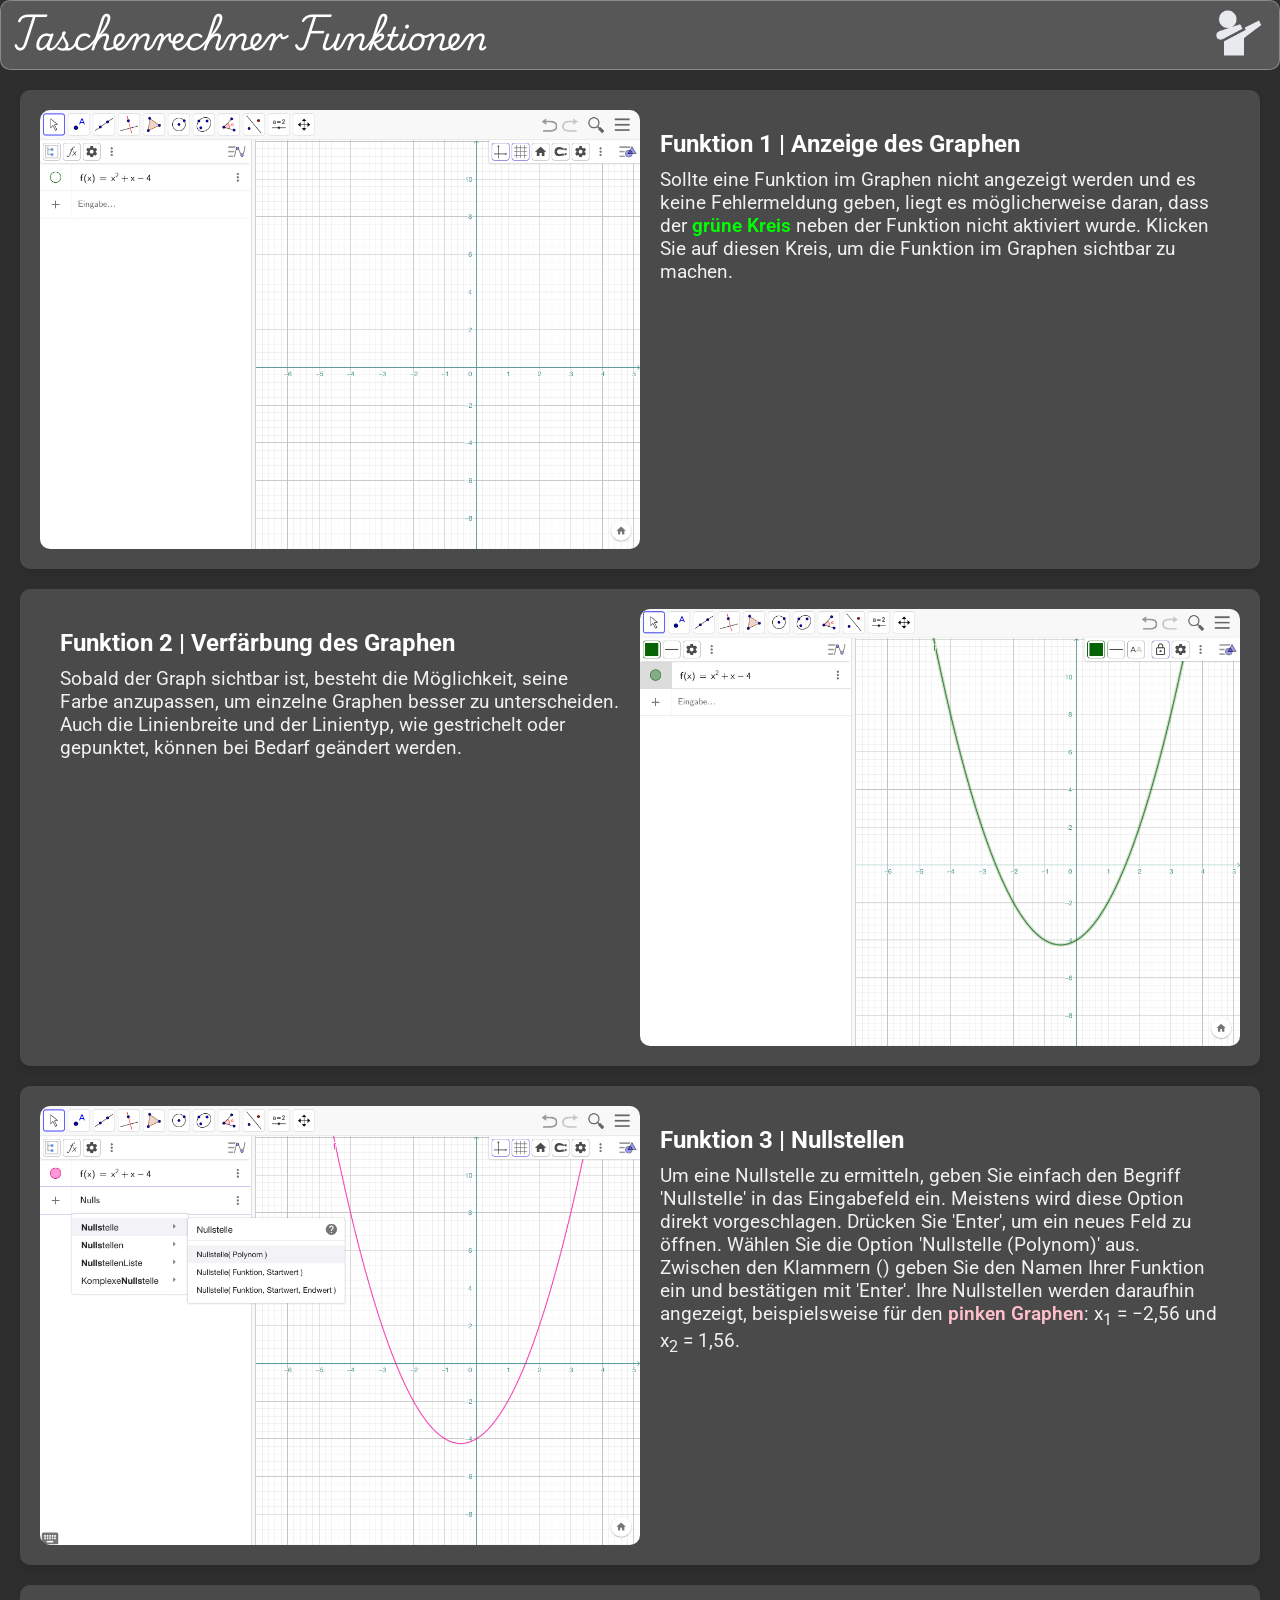
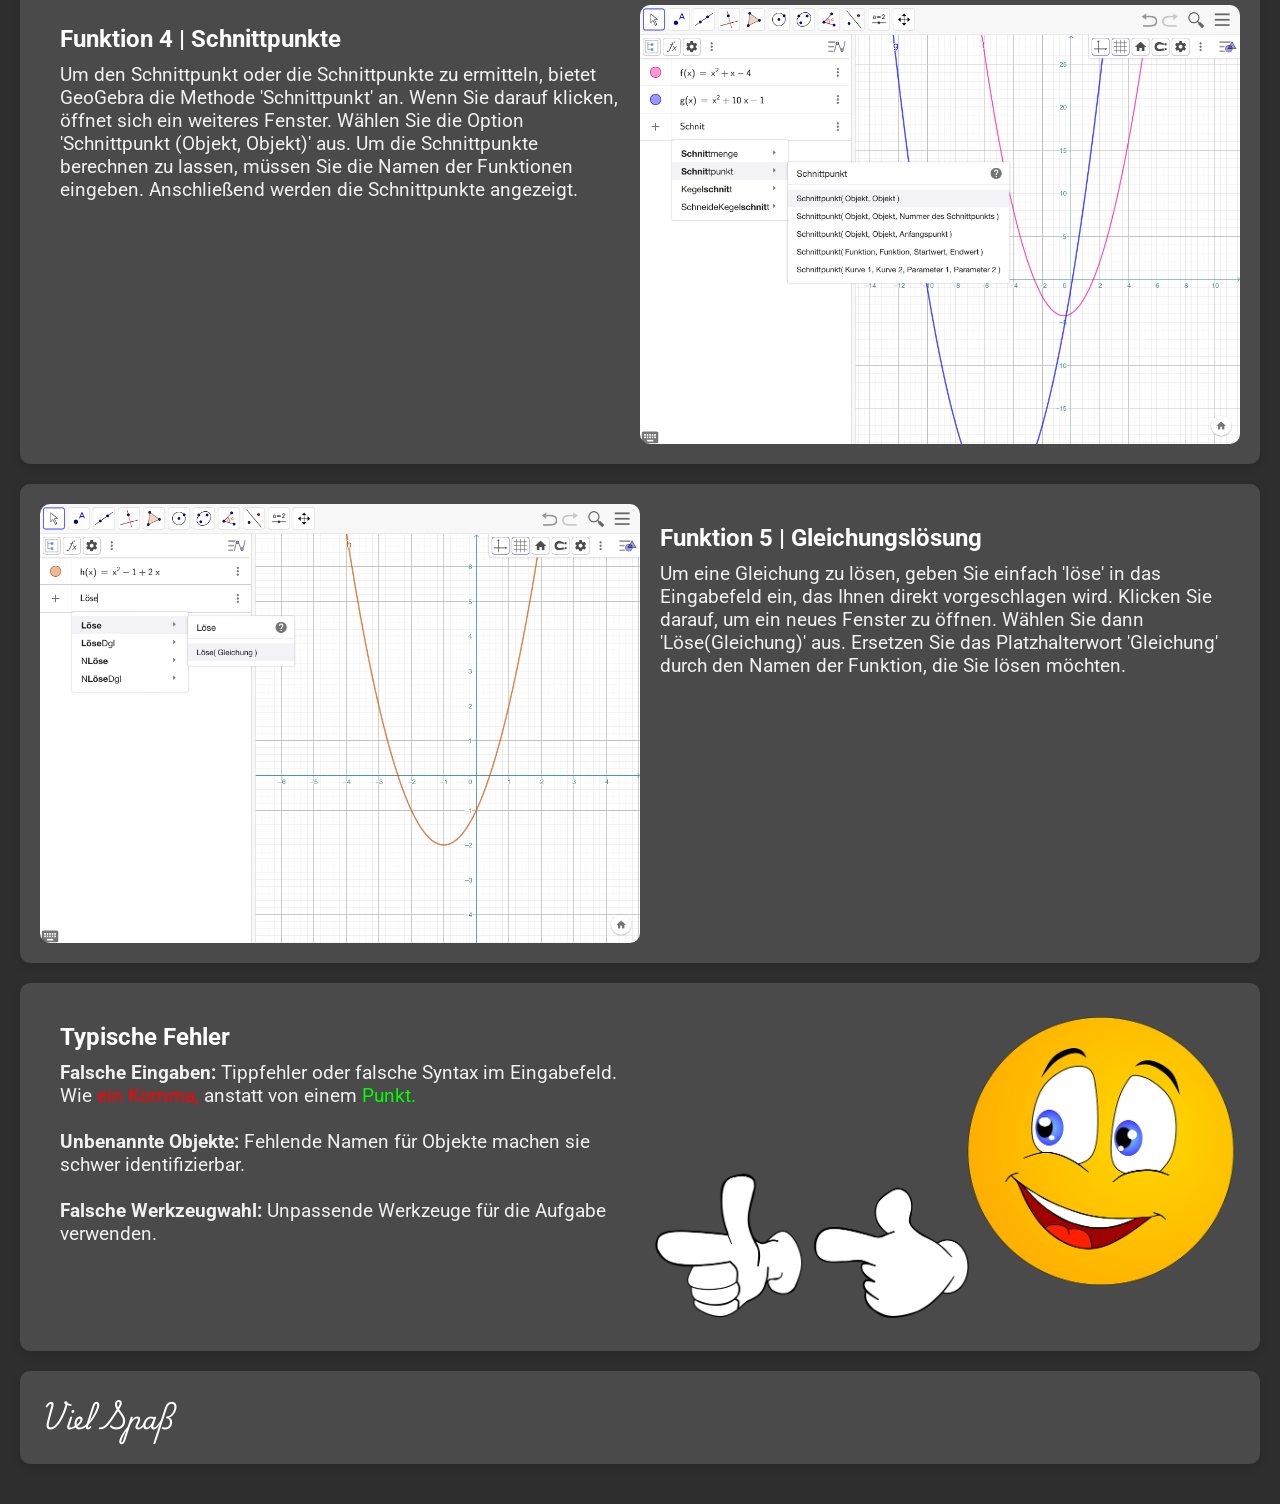
==== Webseite/index.html @ f20a3a80 "Add files via upload" ====
<!DOCTYPE html>
<html lang="en">

<head>
    <meta charset="UTF-8">
    <meta name="viewport" content="width=device-width, initial-scale=1.0">
    <title>Mathe</title>

    <!-- Style link -->
    <link rel="stylesheet" href="style.css">

    <!-- Favicon -->
    <link rel="icon" href="img/icon.png" type="image/x-icon">

    <!-- Script link -->
    <script src="script.js" defer></script>
</head>

<body>

    <header>
        <h1>Taschenrechner Funktionen</h1>
        <div>
            <img src="img/taunt.png" alt="taunt" loading="lazy">
        </div>
    </header>

    <main>
        <section class="content">

            <div class="image-text-wrapper">
                <img src="img/geoAnzeigeNicht.jpeg" alt="Beschreibung des Bildes" onclick="openOverlay(this)" loading="lazy">
                <div class="text">
                    <h2>Funktion 1 | Anzeige des Graphen</h2>
                    <p>
                        Sollte eine Funktion im Graphen nicht angezeigt werden und es keine Fehlermeldung geben, liegt es
                        möglicherweise daran, dass der <span style="color: #00ff00; font-weight: 600;"> grüne Kreis</span>
                        neben der Funktion nicht aktiviert wurde. Klicken Sie auf diesen Kreis, um die Funktion im Graphen
                        sichtbar zu machen.
                    </p>
                </div>
            </div>

            <div class="image-text-wrapper reverse">
                <div class="text">
                    <h2>Funktion 2 | Verfärbung des Graphen</h2>
                    <p>
                        Sobald der Graph sichtbar ist, besteht die Möglichkeit, seine Farbe anzupassen, um einzelne Graphen
                        besser zu unterscheiden. Auch die Linienbreite und der Linientyp, wie gestrichelt oder gepunktet, können
                        bei Bedarf geändert werden.
                    </p>
                </div>
                <img src="img/geoAnzeigeDa.jpeg" alt="Beschreibung des Bildes" onclick="openOverlay(this)" loading="lazy">
            </div>

            <div class="image-text-wrapper">
                <img src="img/geoNullstelle.jpeg" alt="Beschreibung des Bildes" onclick="openOverlay(this)" loading="lazy">
                <div class="text">
                    <h2>Funktion 3 | Nullstellen</h2>
                    <p>
                        Um eine Nullstelle zu ermitteln, geben Sie einfach den Begriff 'Nullstelle' in das Eingabefeld ein.
                        Meistens wird diese Option direkt vorgeschlagen. Drücken Sie 'Enter', um ein neues Feld zu öffnen. Wählen
                        Sie die Option 'Nullstelle (Polynom)' aus. Zwischen den Klammern () geben Sie den Namen Ihrer Funktion ein
                        und bestätigen mit 'Enter'. Ihre Nullstellen werden daraufhin angezeigt, beispielsweise für den
                        <span style="color: pink; font-weight: 600;">pinken Graphen</span>: x<sub>1</sub> = −2,56 und x<sub>2</sub> = 1,56.
                    </p>
                </div>
            </div>

            <div class="image-text-wrapper reverse">
                <div class="text">
                    <h2>Funktion 4 | Schnittpunkte</h2>
                    <p>
                        Um den Schnittpunkt oder die Schnittpunkte zu ermitteln, bietet GeoGebra die Methode 'Schnittpunkt' an.
                        Wenn Sie darauf klicken, öffnet sich ein weiteres Fenster. Wählen Sie die Option 'Schnittpunkt (Objekt, Objekt)'
                        aus. Um die Schnittpunkte berechnen zu lassen, müssen Sie die Namen der Funktionen eingeben. Anschließend werden
                        die Schnittpunkte angezeigt.
                    </p>
                </div>
                <img src="img/geoSchnittpunkt.jpeg" alt="Beschreibung des Bildes" onclick="openOverlay(this)" loading="lazy">
            </div>

            <div class="image-text-wrapper">
                <img src="img/geoLösung.jpeg" alt="Beschreibung des Bildes" onclick="openOverlay(this)" loading="lazy">
                <div class="text">
                    <h2>Funktion 5 | Gleichungslösung</h2>
                    <p>
                        Um eine Gleichung zu lösen, geben Sie einfach 'löse' in das Eingabefeld ein, das Ihnen direkt vorgeschlagen wird.
                        Klicken Sie darauf, um ein neues Fenster zu öffnen. Wählen Sie dann 'Löse(Gleichung)' aus. Ersetzen Sie das
                        Platzhalterwort 'Gleichung' durch den Namen der Funktion, die Sie lösen möchten.
                    </p>
                </div>
            </div>

            <div class="image-text-wrapper reverse">
                <div class="text">
                    <h2>Typische Fehler</h2>
                    <p>
                        <strong>Falsche Eingaben:</strong> Tippfehler oder falsche Syntax im Eingabefeld. Wie <span style="color: red;">ein Komma,</span> anstatt von einem
                        <span style="color: #00ff00;">Punkt.</span>
                        <br><br>
                        <strong>Unbenannte Objekte:</strong> Fehlende Namen für Objekte machen sie schwer identifizierbar.
                        <br><br>
                        <strong>Falsche Werkzeugwahl:</strong> Unpassende Werkzeuge für die Aufgabe verwenden.
                    </p>
                </div>
                <img src="img/smiley.png" alt="Beschreibung des Bildes" loading="lazy">
            </div>

            <div class="image-text-wrapper">
                <h1>Viel Spaß</h1>
            </div>

        </section>
    </main>

    <!-- Overlay -->
    <div id="overlay" class="overlay">
        <span class="closebtn" onclick="closeOverlay()">&times;</span>
        <img id="overlay-image" class="overlay-image" src="" alt="Vollbild">
    </div>

</body>

</html>
---- Webseite/style.css ----
/* Google Fonts Schriftarten (Roboto und Playwrite CU) */
@import url("https://fonts.googleapis.com/css2?family=Roboto:ital,wght@0,100;0,300;0,400;0,500;0,700;0,900;1,100;1,300;1,400;1,500;1,700;1,900&display=swap");
@import url("https://fonts.googleapis.com/css2?family=Montserrat:ital,wght@0,100..900;1,100..900&family=Playwrite+CU:wght@100..400&display=swap");

* {
  margin: 0;
  padding: 0;
  box-sizing: border-box;
  font-family: "Roboto", sans-serif;
}

:root {
  /* Grundfarben */
  --background-color: #2e2e2e; /* Dunkleres Grau für den Hintergrund des Bodys */
  --text-color: #f0f0f0; /* Helles Grau für den Haupttext */
  --heading-color: #ffffff; /* Weiß für die Überschriften */

  /* Akzentfarben */
  --primary-color: #1c7ed6; /* Dunkleres Blau für Links und Buttons */
  --secondary-color: #238636; /* Dunkleres Grün für positive Aktionen */
  --warning-color: #d97706; /* Etwas dunkleres Orange für Hinweise oder Warnungen */

  /* Hintergrundfarben für Abschnitte */
  --section-bg-color-light: #4a4a4a; /* Mittleres Grau für abwechselnde Abschnitte */
  --section-bg-color-dark: #383838; /* Dunkleres Grau für abwechselnde Abschnitte */

  /* Glass-Effekte */
  --glass-bg: rgba(255, 255, 255, 0.2); /* Glasartiger Hintergrund */
  --glass-border: rgba(255, 255, 255, 0.3); /* Glasartiger Rand */
}

body {
  background-color: var(--background-color);
  color: var(--text-color);
  font-family: "Roboto", sans-serif;
}

h1, h2, h3 {
  color: var(--heading-color);
}

a {
  color: var(--primary-color);
  text-decoration: none;
}

a:hover {
  text-decoration: underline;
}

button {
  background-color: var(--primary-color);
  color: white;
  padding: 10px 20px;
  border: none;
  border-radius: 5px;
  cursor: pointer;
}

button:hover {
  background-color: var(--secondary-color);
}

.warning {
  color: white;
  background-color: var(--warning-color);
  padding: 10px;
  border-radius: 5px;
}

.section-light {
  background-color: var(--section-bg-color-light);
}

.section-dark {
  background-color: var(--section-bg-color-dark);
}

header {
  background: var(--glass-bg); /* Glasartiger Hintergrund */
  border: 1px solid var(--glass-border); /* Glasartiger Rand */
  border-radius: 10px; /* Abgerundete Ecken für einen sanften Look */
  backdrop-filter: blur(10px); /* Unscharfer Hintergrund für den Glass-Effekt */
  padding: 10px; /* Innenabstand für bessere Lesbarkeit */
  position: sticky; /* Sticky Header, bleibt immer am Bildschirmanker */
  top: 0; /* Positionierung am oberen Rand des Bildschirms */
  z-index: 10; /* Höherer Z-Index, damit der Header über andere Elemente sichtbar ist */
  display: flex;
  justify-content: space-between;
  align-items: center;
  width: 100%;
  height: 70px;
}

header img {
  width: 60px;
  height: 60px;
}

p {
  font-size: 1.2rem; /* Größe des Untertitels */
  color: var(--text-color);
  margin-top: 10px;
}

main {
  padding: 20px;
}

.content {
  display: flex;
  flex-direction: column;
}

/* Overlay-Stil */
.overlay {
  position: fixed;
  top: 0;
  left: 0;
  width: 100%;
  height: 100%;
  background: rgba(0, 0, 0, 0.8); /* Dunkler Hintergrund für das Overlay */
  display: none; /* Standardmäßig ausgeblendet */
  justify-content: center;
  align-items: center;
  transition: opacity 0.5s ease;
  z-index: 1000; /* Sicherstellen, dass das Overlay über anderen Inhalten liegt */
}

.overlay-image {
  max-width: 90%;
  max-height: 90%;
  border-radius: 10px;
  animation: fadeIn 0.5s; /* Fade-In-Animation für das Bild */
}

.closebtn {
  position: absolute;
  top: 20px;
  right: 20px;
  font-size: 2rem;
  color: #fff;
  cursor: pointer;
  transition: color 0.3s;
}

.closebtn:hover {
  color: #f00; /* Farbe ändern, wenn Hover */
}

/* Standard Layout: Bilder und Texte nebeneinander */
.image-text-wrapper {
  display: flex;
  flex-direction: row; /* Standard: Bilder und Texte nebeneinander */
  align-items: flex-start;
  margin-bottom: 20px;
  padding: 20px;
  background: var(--section-bg-color-light); /* Hintergrundfarbe für den Abschnitt */
  border-radius: 10px;
  box-shadow: 0 4px 8px rgba(0, 0, 0, 0.1);
  overflow: hidden;
  flex-wrap: wrap; /* Verhindert das Erstellen von sehr kleinen Boxen */
}

.image-text-wrapper img {
  max-width: 50%;
  height: auto;
  border-radius: 10px;
  flex: 1 1 50%; /* Bild nimmt 50% des Containers ein */
}

.image-text-wrapper .text {
  padding: 20px;
  flex: 1 1 50%;
  box-sizing: border-box;
  overflow: hidden;
  word-wrap: break-word;
  min-width: 300px; /* Stellt sicher, dass der Textbereich nicht zu klein wird */
}

.image-text-wrapper.reverse {
  flex-direction: row-reverse;
}

.image-text-wrapper.reverse img {
  order: 1;
}

.image-text-wrapper.reverse .text {
  order: 2;
}

h1 {
  font-family: "Playwrite CU", cursive;
}

/* Responsive Design für kleinere Bildschirme */
@media (max-width: 558px) {
  h1 {
    font-size: 20px;
  }
  .image-text-wrapper {
    flex-direction: column; /* Bei kleinerer Breite: Bilder und Texte untereinander */
    text-align: center;
  }

  .image-text-wrapper img {
    max-width: 100%; /* Bild auf volle Breite */
  }

  .image-text-wrapper .text {
    max-width: 100%;
    min-width: 100%; /* Text auf volle Breite */
    text-align: left;
  }
}
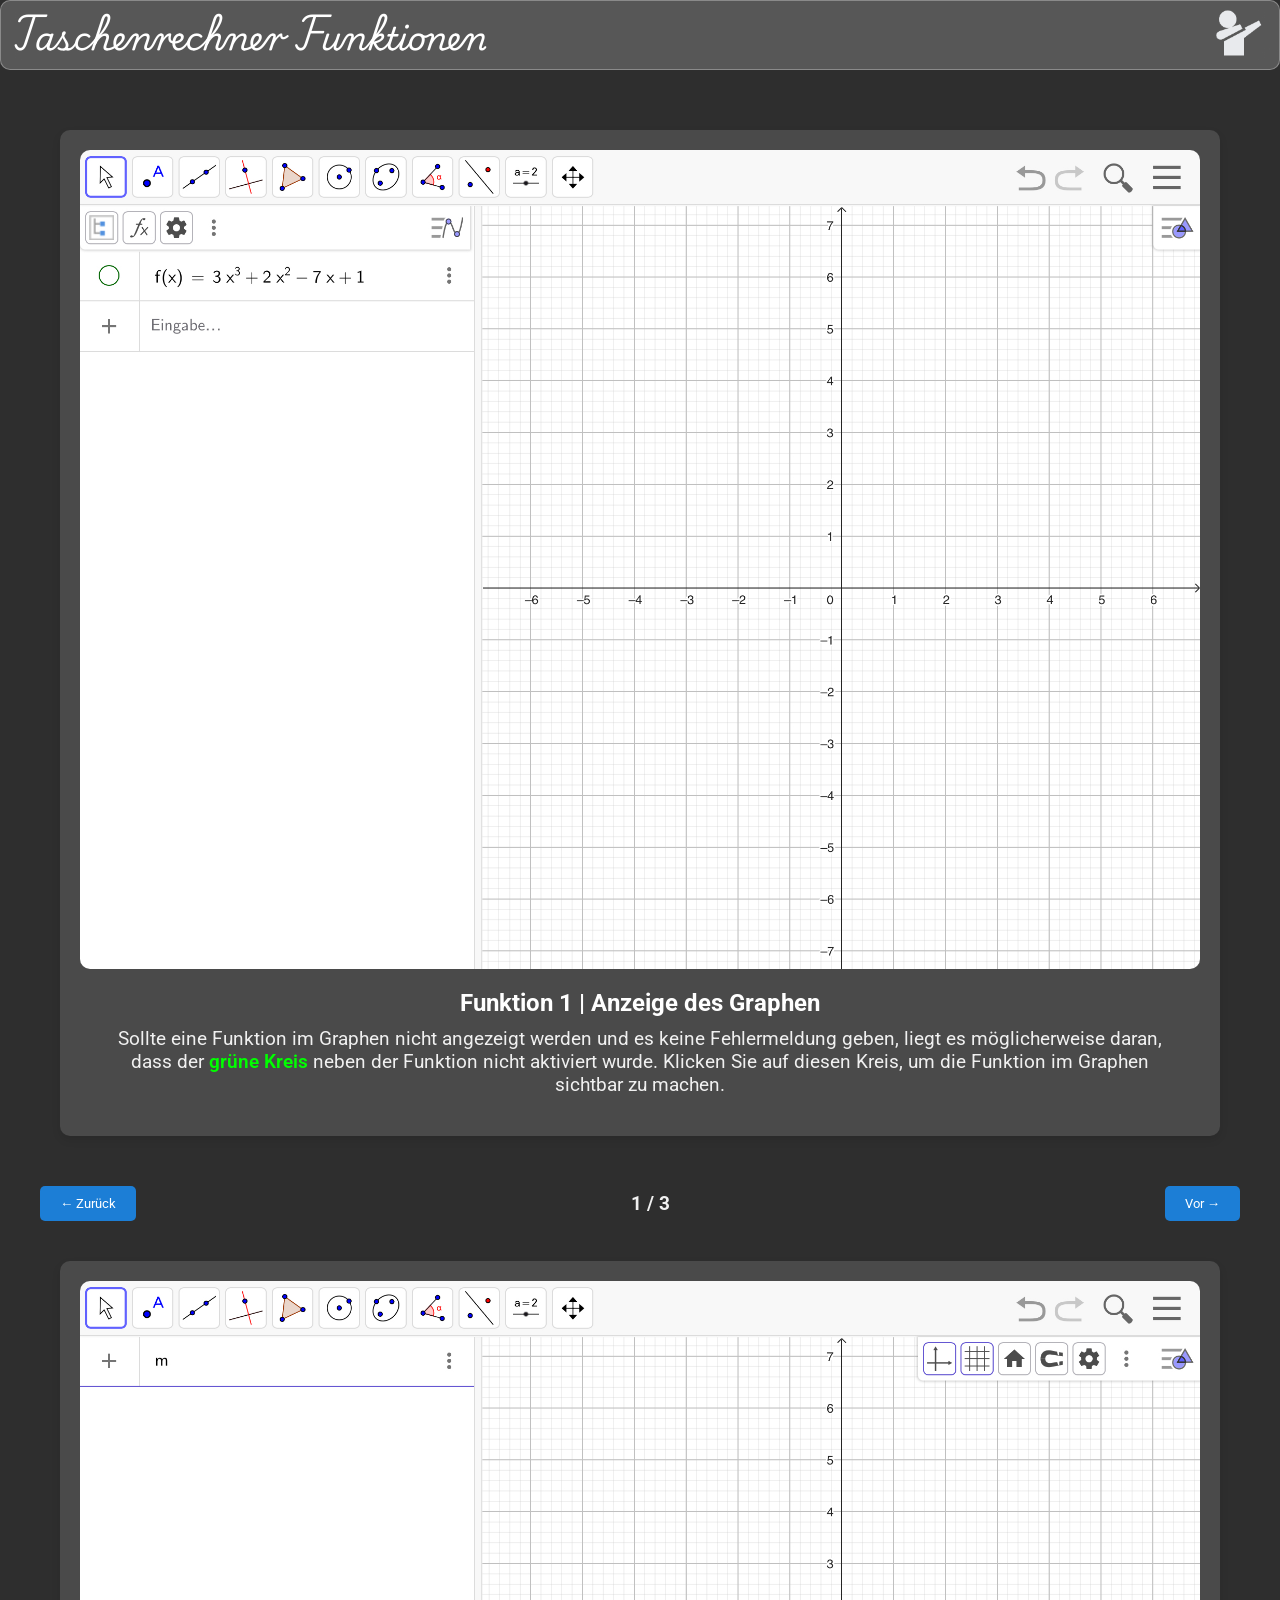
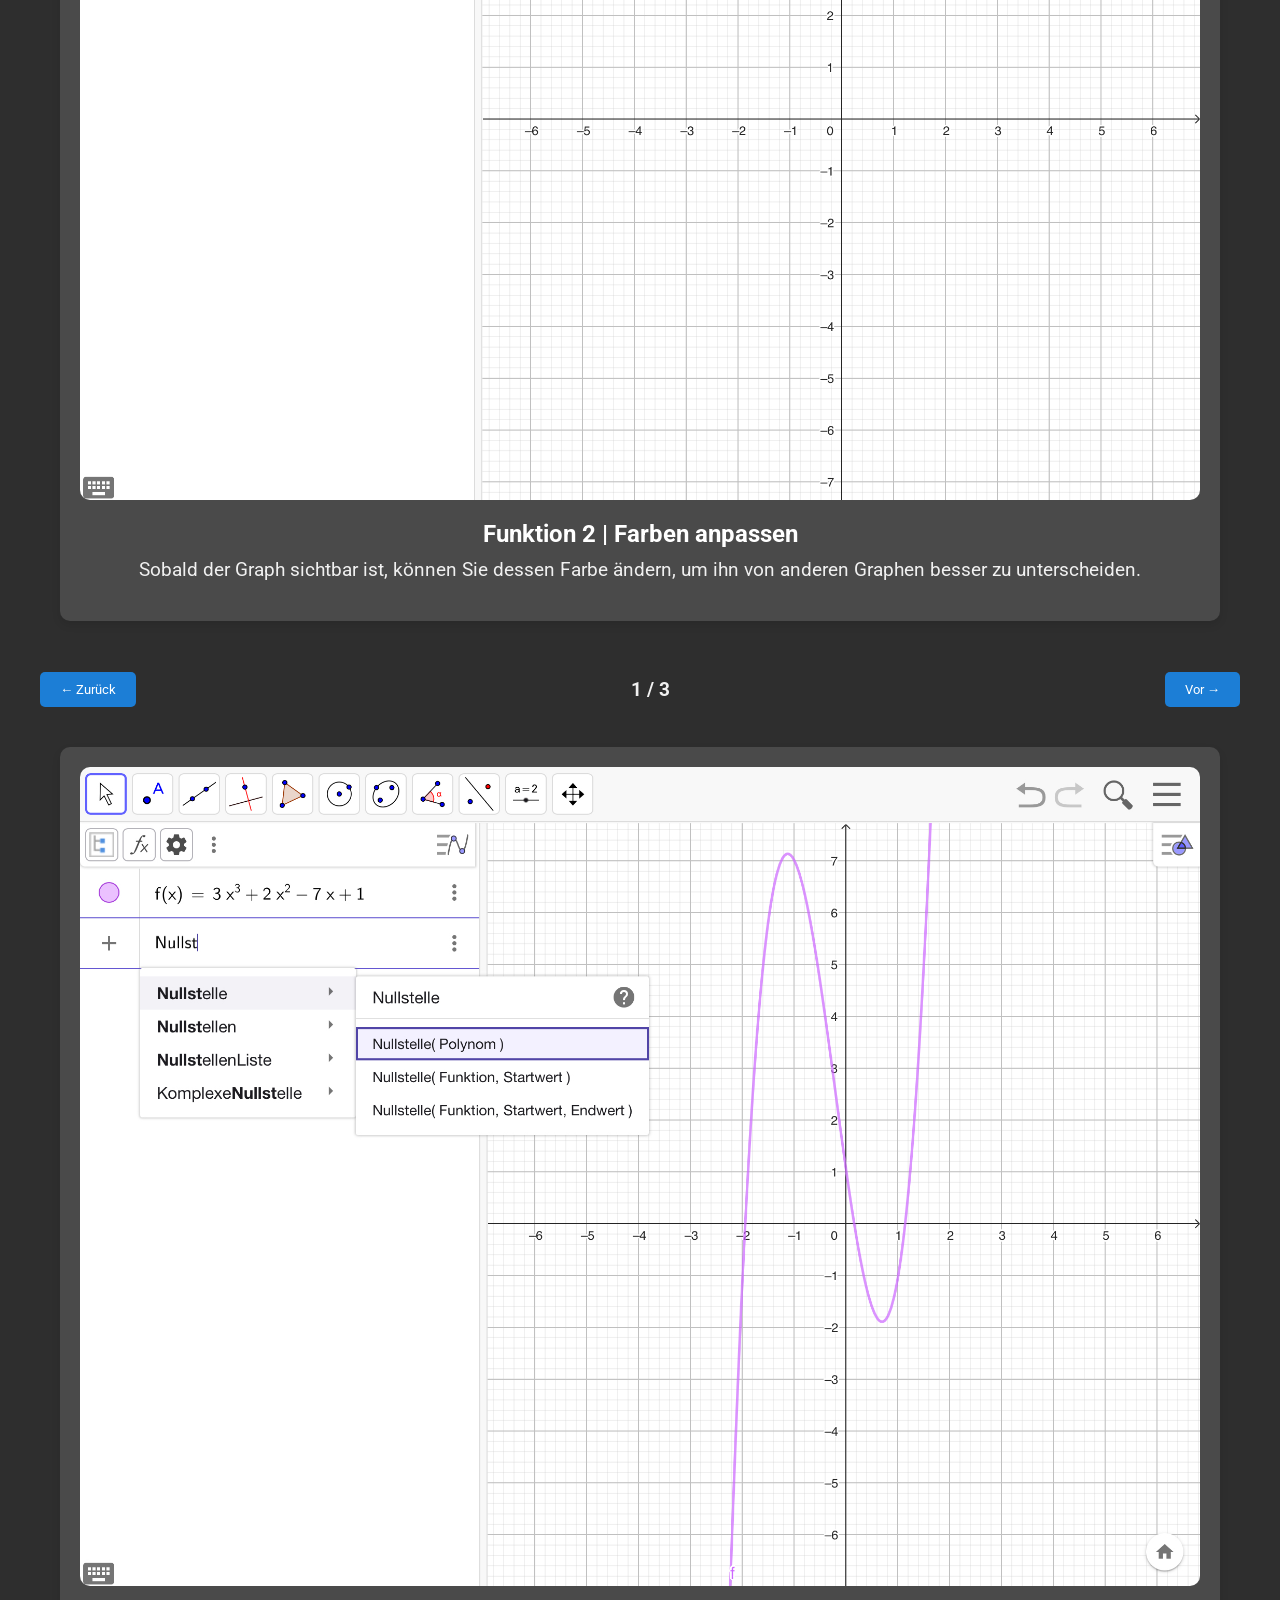
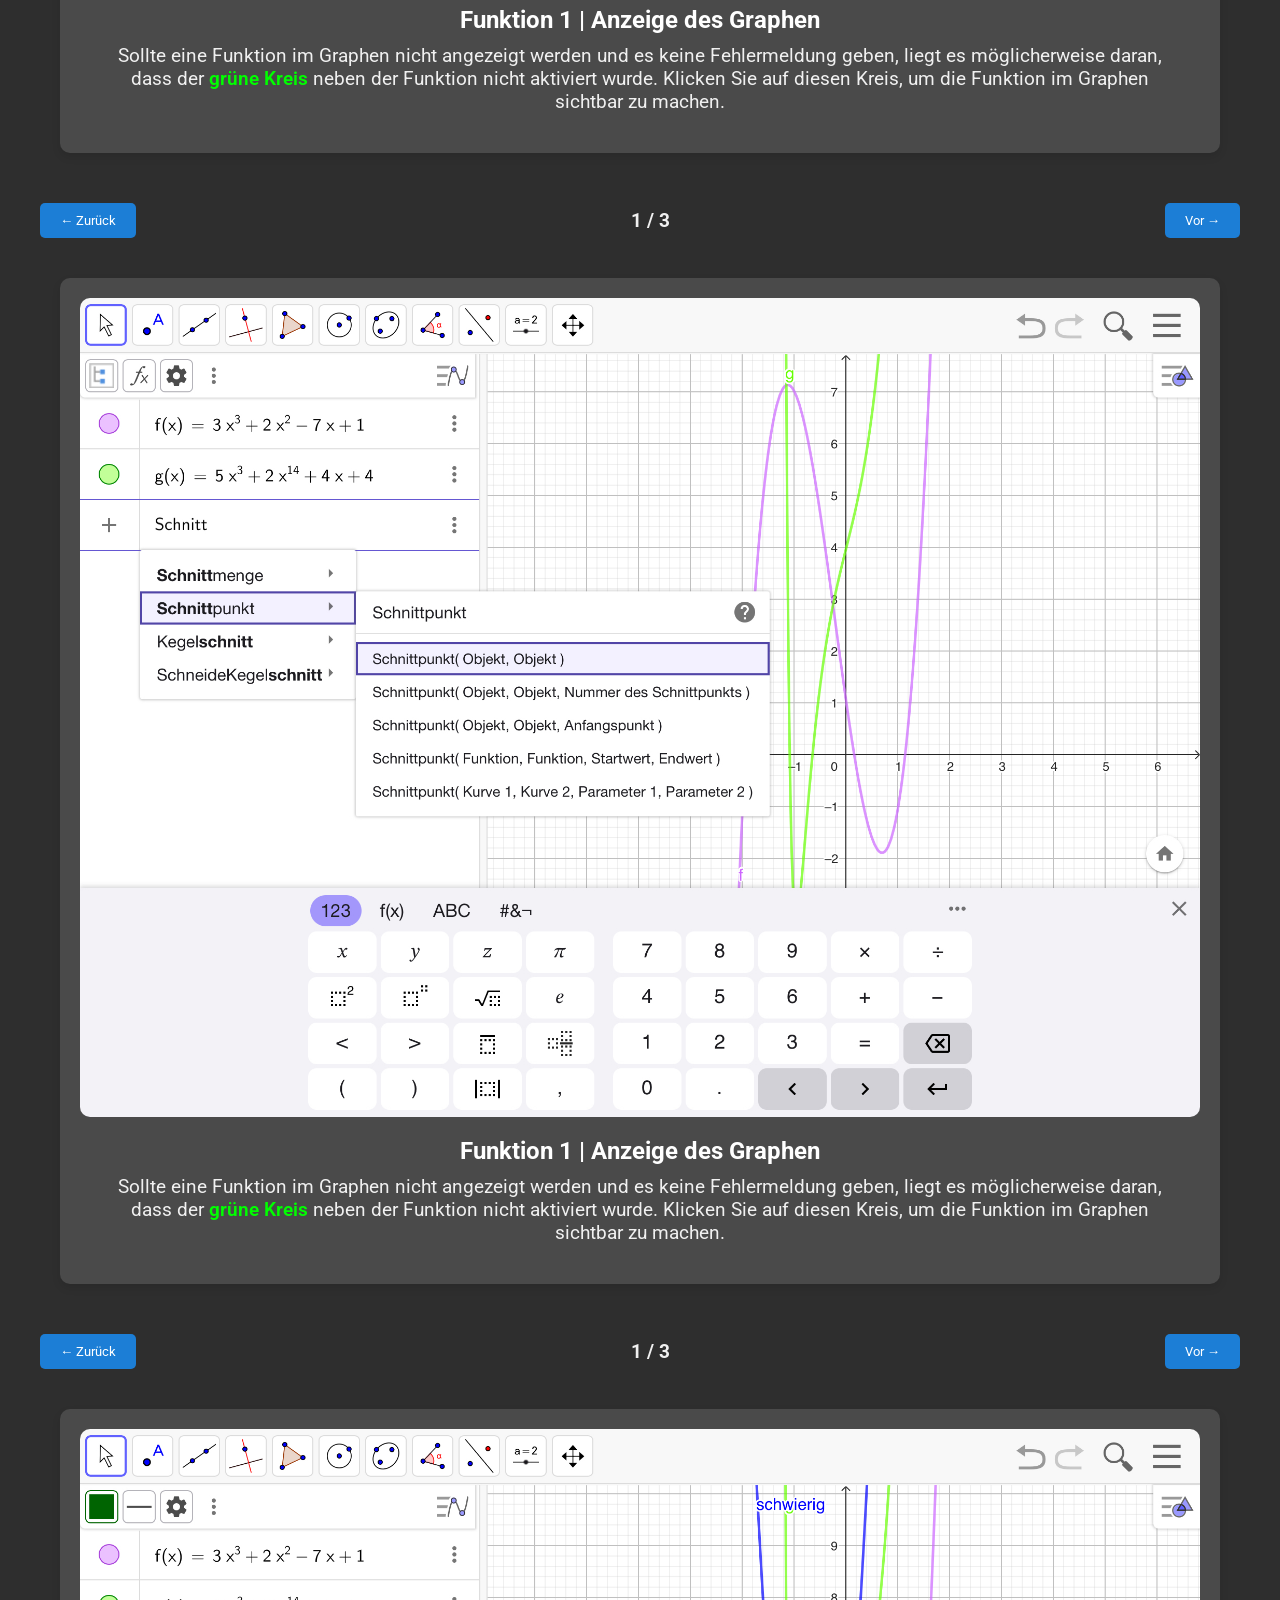
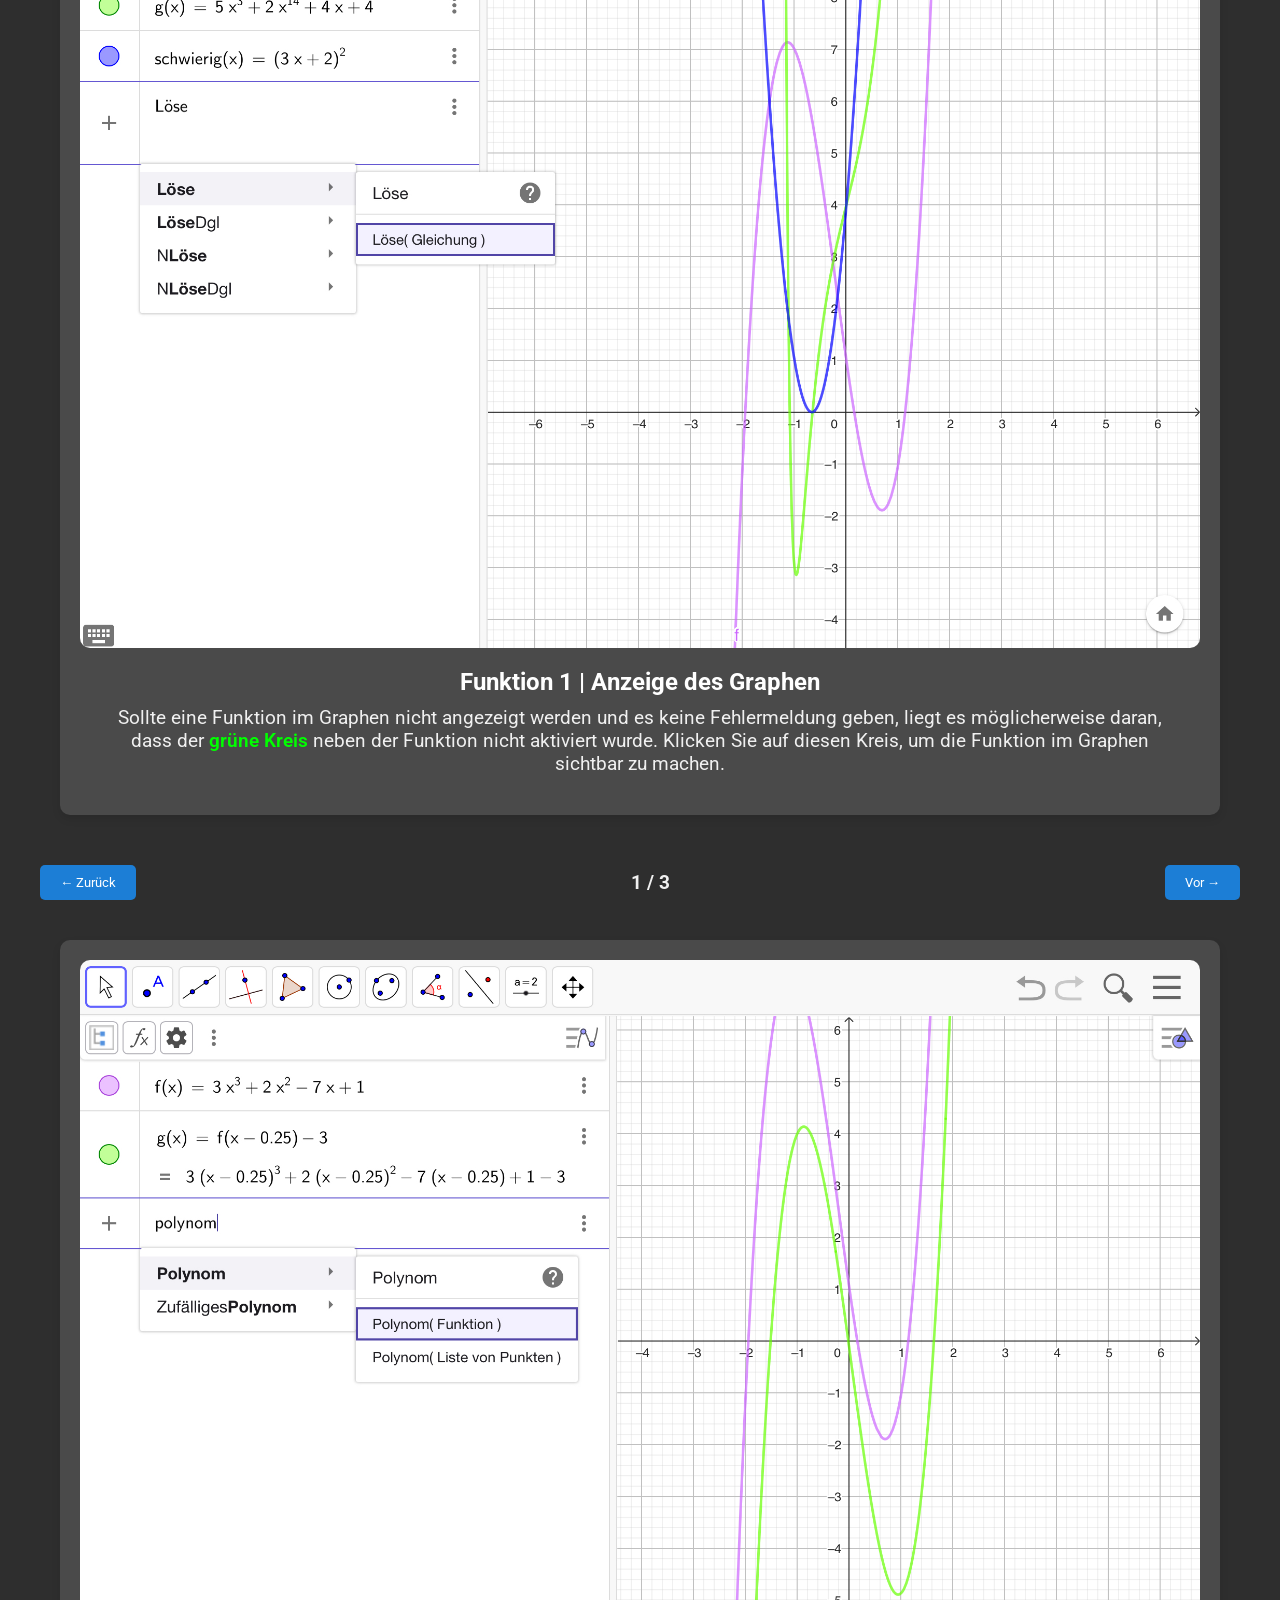
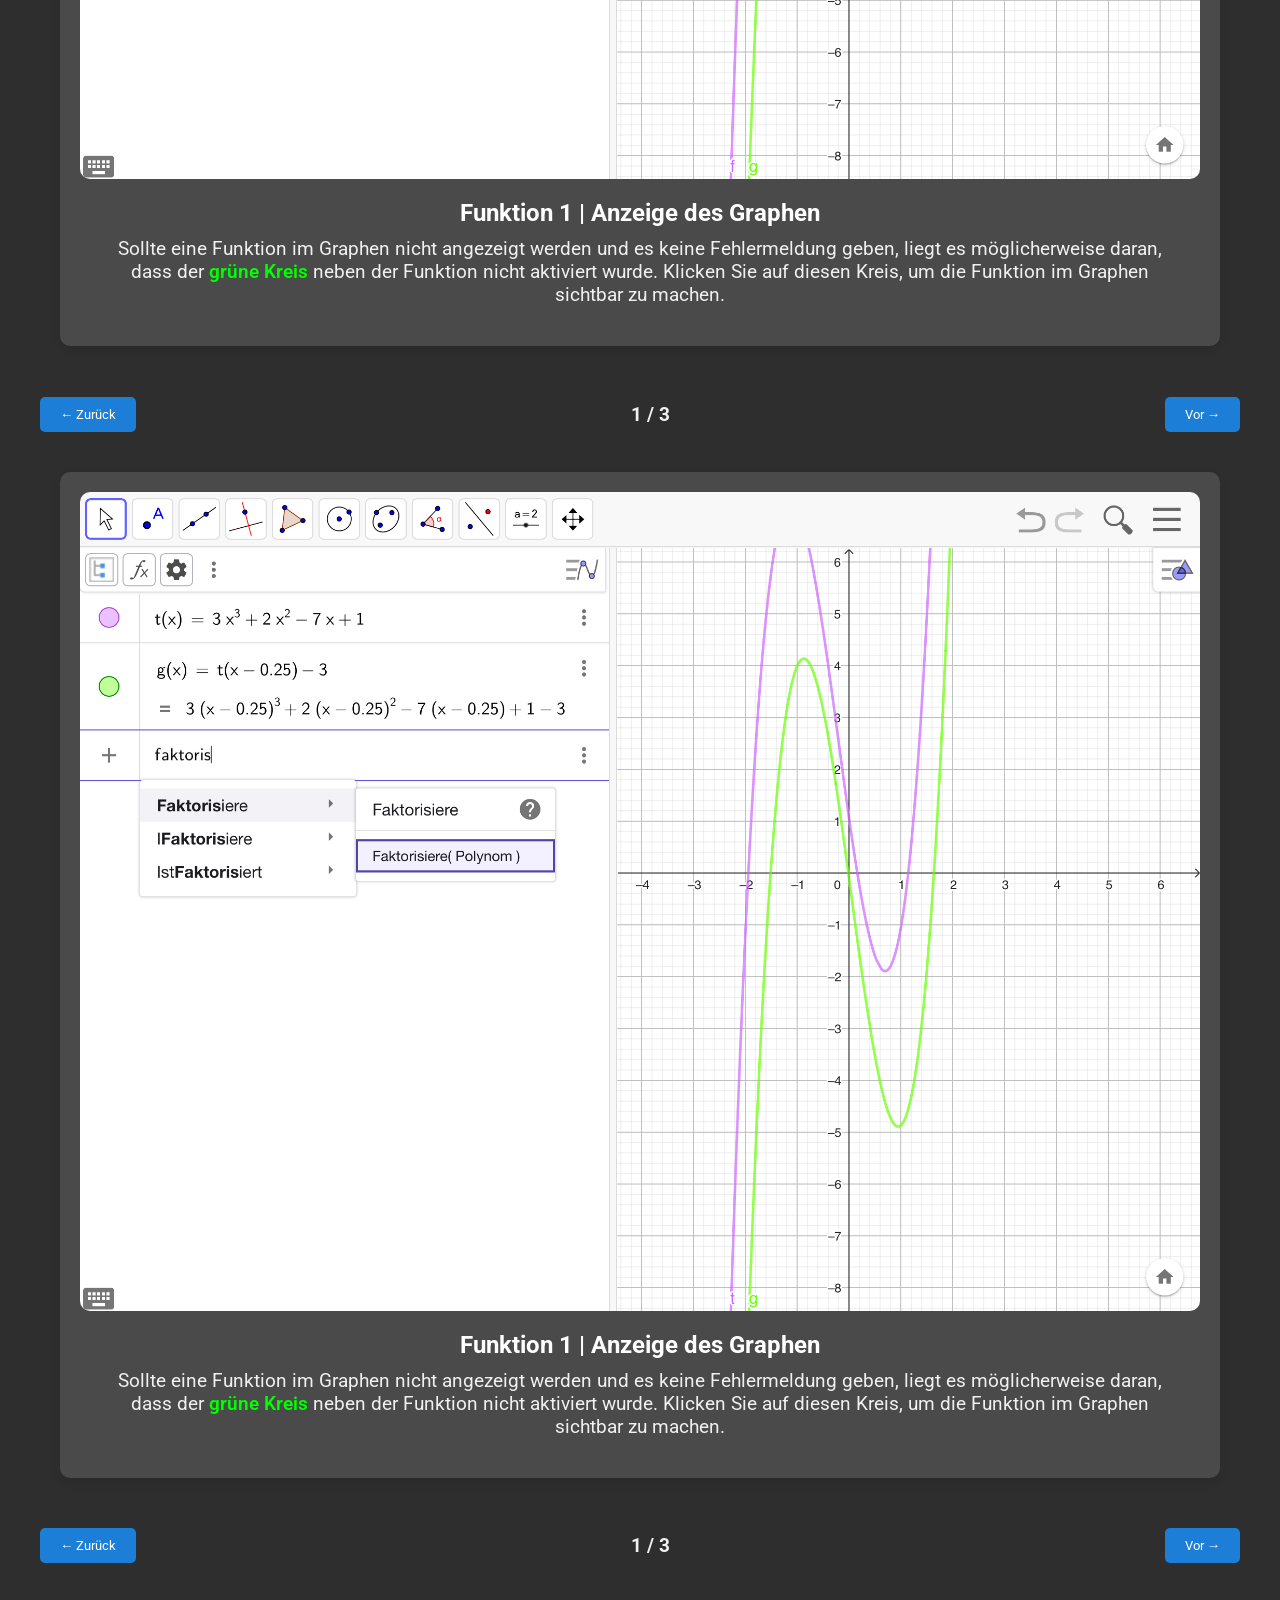
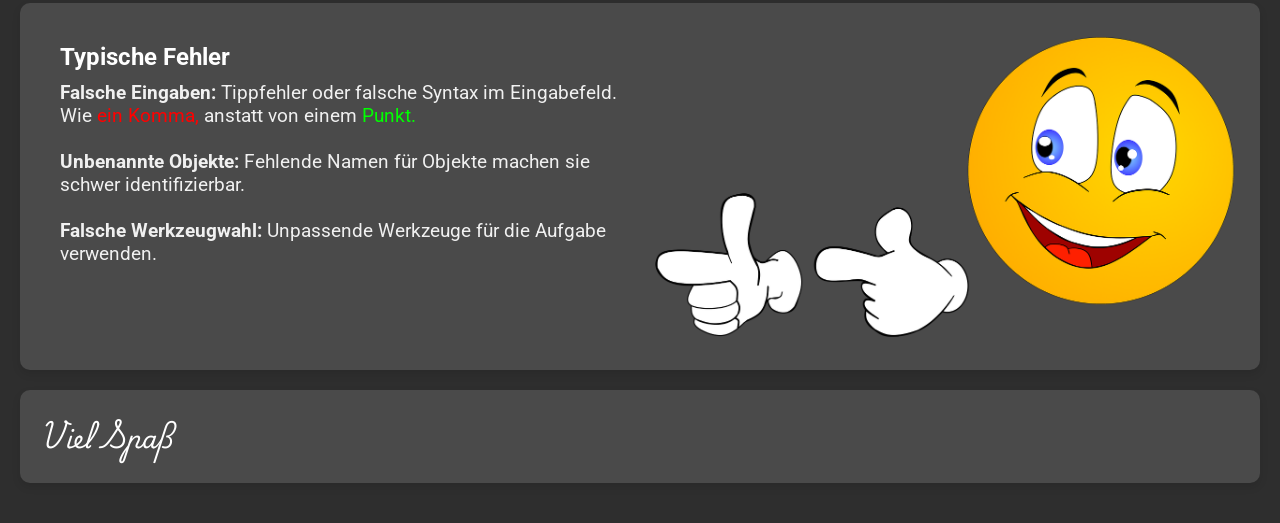
==== commit 0530db89: "update" ====
--- a/Webseite/index.html
+++ b/Webseite/index.html
@@ -1,125 +1,628 @@
 <!DOCTYPE html>
 <html lang="en">
-
-<head>
-    <meta charset="UTF-8">
-    <meta name="viewport" content="width=device-width, initial-scale=1.0">
+  <head>
+    <meta charset="UTF-8" />
+    <meta name="viewport" content="width=device-width, initial-scale=1.0" />
     <title>Mathe</title>
 
     <!-- Style link -->
-    <link rel="stylesheet" href="style.css">
+    <link rel="stylesheet" href="style.css" />
 
     <!-- Favicon -->
-    <link rel="icon" href="img/icon.png" type="image/x-icon">
+    <link rel="icon" href="img/icon.png" type="image/x-icon" />
 
     <!-- Script link -->
     <script src="script.js" defer></script>
-</head>
-
-<body>
-
+  </head>
+
+  <body>
     <header>
-        <h1>Taschenrechner Funktionen</h1>
-        <div>
-            <img src="img/taunt.png" alt="taunt" loading="lazy">
-        </div>
+      <h1>Taschenrechner Funktionen</h1>
+      <div>
+        <img src="img/taunt.png" alt="taunt" loading="lazy" />
+      </div>
     </header>
 
     <main>
-        <section class="content">
-
-            <div class="image-text-wrapper">
-                <img src="img/geoAnzeigeNicht.jpeg" alt="Beschreibung des Bildes" onclick="openOverlay(this)" loading="lazy">
-                <div class="text">
-                    <h2>Funktion 1 | Anzeige des Graphen</h2>
-                    <p>
-                        Sollte eine Funktion im Graphen nicht angezeigt werden und es keine Fehlermeldung geben, liegt es
-                        möglicherweise daran, dass der <span style="color: #00ff00; font-weight: 600;"> grüne Kreis</span>
-                        neben der Funktion nicht aktiviert wurde. Klicken Sie auf diesen Kreis, um die Funktion im Graphen
-                        sichtbar zu machen.
-                    </p>
+      <section class="content">
+        <main>
+          <section class="content">
+            <!-- Funktion 1 Slider -->
+            <div class="slider" data-rule="funktion1">
+              <div class="slides" data-current-index="0">
+                <!-- Slide 1 -->
+                <div class="slide">
+                  <div class="image-text-wrapper">
+                    <img
+                      src="img/geoStart.jpeg"
+                      alt="Beschreibung des Bildes"
+                      onclick="openOverlay(this)"
+                      loading="lazy"
+                    />
+                    <div class="text">
+                      <h2>Funktion 1 | Anzeige des Graphen</h2>
+                      <p>
+                        Sollte eine Funktion im Graphen nicht angezeigt werden
+                        und es keine Fehlermeldung geben, liegt es
+                        möglicherweise daran, dass der
+                        <span style="color: #00ff00; font-weight: 600">
+                          grüne Kreis</span
+                        >
+                        neben der Funktion nicht aktiviert wurde. Klicken Sie
+                        auf diesen Kreis, um die Funktion im Graphen sichtbar zu
+                        machen.
+                      </p>
+                    </div>
+                  </div>
                 </div>
-            </div>
-
+                <!-- Slide 2 -->
+                <div class="slide">
+                  <div class="image-text-wrapper reverse">
+                    <div class="text">
+                      <h2>Funktion 1 | Fehlermeldungen prüfen</h2>
+                      <p>
+                        Überprüfen Sie die Eingabedaten, falls der Graph nicht
+                        sichtbar ist. Manchmal liegt das Problem an einer
+                        falschen Eingabe oder an einem deaktivierten Graph.
+                      </p>
+                    </div>
+                    <img
+                      src="img/geoStart2.jpeg"
+                      alt="Beschreibung des Bildes"
+                      onclick="openOverlay(this)"
+                      loading="lazy"
+                    />
+                  </div>
+                </div>
+                <!-- Slide 3 -->
+                <div class="slide">
+                  <div class="image-text-wrapper">
+                    <img
+                      src="img/geoStart3.jpeg"
+                      alt="Beschreibung des Bildes"
+                      onclick="openOverlay(this)"
+                      loading="lazy"
+                    />
+                    <div class="text">
+                      <h2>Funktion 1 | Weitere Hinweise</h2>
+                      <p>
+                        Nutzen Sie den Hilfe-Bereich von GeoGebra, falls
+                        weiterhin Probleme auftreten. Der grüne Kreis ist ein
+                        Schlüssel zur Sichtbarkeit.
+                      </p>
+                    </div>
+                  </div>
+                </div>
+              </div>
+              <div class="controls">
+                <button onclick="prevSlide(this)">&#8592; Zurück</button>
+                <span class="slide-indicator">1 / 3</span>
+                <button onclick="nextSlide(this)">Vor &#8594;</button>
+              </div>
+            </div>
+
+            <!-- Funktion 2 Slider -->
+            <div class="slider" data-rule="funktion2">
+              <div class="slides" data-current-index="0">
+                <!-- Slide 1 -->
+                <div class="slide">
+                  <div class="image-text-wrapper">
+                    <img
+                      src="img/geoSteigung.jpeg"
+                      alt="Beschreibung des Bildes"
+                      onclick="openOverlay(this)"
+                      loading="lazy"
+                    />
+                    <div class="text">
+                      <h2>Funktion 2 | Farben anpassen</h2>
+                      <p>
+                        Sobald der Graph sichtbar ist, können Sie dessen Farbe
+                        ändern, um ihn von anderen Graphen besser zu
+                        unterscheiden.
+                      </p>
+                    </div>
+                  </div>
+                </div>
+                <!-- Slide 2 -->
+                <div class="slide">
+                  <div class="image-text-wrapper reverse">
+                    <div class="text">
+                      <h2>Funktion 2 | Linienstile ändern</h2>
+                      <p>
+                        Sie können auch die Linienbreite oder den Linienstil
+                        (gestrichelt, gepunktet) anpassen, um die Darstellung zu
+                        personalisieren.
+                      </p>
+                    </div>
+                    <img
+                      src="img/geoSteigung2.jpeg"
+                      alt="Beschreibung des Bildes"
+                      onclick="openOverlay(this)"
+                      loading="lazy"
+                    />
+                  </div>
+                </div>
+                <!-- Slide 3 -->
+                <div class="slide">
+                  <div class="image-text-wrapper">
+                    <img
+                      src="img/geoSteigung3.jpeg"
+                      alt="Beschreibung des Bildes"
+                      onclick="openOverlay(this)"
+                      loading="lazy"
+                    />
+                    <div class="text">
+                      <h2>Funktion 2 | Design-Optionen</h2>
+                      <p>
+                        Experimentieren Sie mit verschiedenen Optionen, um die
+                        optimale Darstellung für Ihre Analyse zu finden.
+                      </p>
+                    </div>
+                  </div>
+                </div>
+              </div>
+              <div class="controls">
+                <button onclick="prevSlide(this)">&#8592; Zurück</button>
+                <span class="slide-indicator">1 / 3</span>
+                <button onclick="nextSlide(this)">Vor &#8594;</button>
+              </div>
+            </div>
+
+
+
+
+
+
+
+
+
+
+
+    <!-- Funktion 3 Slider -->
+    <div class="slider" data-rule="funktion1">
+        <div class="slides" data-current-index="0">
+          <!-- Slide 1 -->
+          <div class="slide">
+            <div class="image-text-wrapper">
+              <img
+                src="img/geoNullstelle.jpeg"
+                alt="Beschreibung des Bildes"
+                onclick="openOverlay(this)"
+                loading="lazy"
+              />
+              <div class="text">
+                <h2>Funktion 1 | Anzeige des Graphen</h2>
+                <p>
+                  Sollte eine Funktion im Graphen nicht angezeigt werden
+                  und es keine Fehlermeldung geben, liegt es
+                  möglicherweise daran, dass der
+                  <span style="color: #00ff00; font-weight: 600">
+                    grüne Kreis</span
+                  >
+                  neben der Funktion nicht aktiviert wurde. Klicken Sie
+                  auf diesen Kreis, um die Funktion im Graphen sichtbar zu
+                  machen.
+                </p>
+              </div>
+            </div>
+          </div>
+          <!-- Slide 2 -->
+          <div class="slide">
             <div class="image-text-wrapper reverse">
-                <div class="text">
-                    <h2>Funktion 2 | Verfärbung des Graphen</h2>
-                    <p>
-                        Sobald der Graph sichtbar ist, besteht die Möglichkeit, seine Farbe anzupassen, um einzelne Graphen
-                        besser zu unterscheiden. Auch die Linienbreite und der Linientyp, wie gestrichelt oder gepunktet, können
-                        bei Bedarf geändert werden.
-                    </p>
-                </div>
-                <img src="img/geoAnzeigeDa.jpeg" alt="Beschreibung des Bildes" onclick="openOverlay(this)" loading="lazy">
-            </div>
-
-            <div class="image-text-wrapper">
-                <img src="img/geoNullstelle.jpeg" alt="Beschreibung des Bildes" onclick="openOverlay(this)" loading="lazy">
-                <div class="text">
-                    <h2>Funktion 3 | Nullstellen</h2>
-                    <p>
-                        Um eine Nullstelle zu ermitteln, geben Sie einfach den Begriff 'Nullstelle' in das Eingabefeld ein.
-                        Meistens wird diese Option direkt vorgeschlagen. Drücken Sie 'Enter', um ein neues Feld zu öffnen. Wählen
-                        Sie die Option 'Nullstelle (Polynom)' aus. Zwischen den Klammern () geben Sie den Namen Ihrer Funktion ein
-                        und bestätigen mit 'Enter'. Ihre Nullstellen werden daraufhin angezeigt, beispielsweise für den
-                        <span style="color: pink; font-weight: 600;">pinken Graphen</span>: x<sub>1</sub> = −2,56 und x<sub>2</sub> = 1,56.
-                    </p>
-                </div>
-            </div>
-
+              <div class="text">
+                <h2>Funktion 1 | Fehlermeldungen prüfen</h2>
+                <p>
+                  Überprüfen Sie die Eingabedaten, falls der Graph nicht
+                  sichtbar ist. Manchmal liegt das Problem an einer
+                  falschen Eingabe oder an einem deaktivierten Graph.
+                </p>
+              </div>
+              <img
+                src="img/geoNullstelle2.jpeg"
+                alt="Beschreibung des Bildes"
+                onclick="openOverlay(this)"
+                loading="lazy"
+              />
+            </div>
+          </div>
+          <!-- Slide 3 -->
+          <div class="slide">
+            <div class="image-text-wrapper">
+              <img
+                src="img/geoNullstelle3.jpeg"
+                alt="Beschreibung des Bildes"
+                onclick="openOverlay(this)"
+                loading="lazy"
+              />
+              <div class="text">
+                <h2>Funktion 1 | Weitere Hinweise</h2>
+                <p>
+                  Nutzen Sie den Hilfe-Bereich von GeoGebra, falls
+                  weiterhin Probleme auftreten. Der grüne Kreis ist ein
+                  Schlüssel zur Sichtbarkeit.
+                </p>
+              </div>
+            </div>
+          </div>
+        </div>
+        <div class="controls">
+          <button onclick="prevSlide(this)">&#8592; Zurück</button>
+          <span class="slide-indicator">1 / 3</span>
+          <button onclick="nextSlide(this)">Vor &#8594;</button>
+        </div>
+      </div>
+
+
+
+
+
+
+
+
+
+          <!-- Funktion 4 Slider -->
+    <div class="slider" data-rule="funktion1">
+        <div class="slides" data-current-index="0">
+          <!-- Slide 1 -->
+          <div class="slide">
+            <div class="image-text-wrapper">
+              <img
+                src="img/geoSchnittpunkt.jpeg"
+                alt="Beschreibung des Bildes"
+                onclick="openOverlay(this)"
+                loading="lazy"
+              />
+              <div class="text">
+                <h2>Funktion 1 | Anzeige des Graphen</h2>
+                <p>
+                  Sollte eine Funktion im Graphen nicht angezeigt werden
+                  und es keine Fehlermeldung geben, liegt es
+                  möglicherweise daran, dass der
+                  <span style="color: #00ff00; font-weight: 600">
+                    grüne Kreis</span
+                  >
+                  neben der Funktion nicht aktiviert wurde. Klicken Sie
+                  auf diesen Kreis, um die Funktion im Graphen sichtbar zu
+                  machen.
+                </p>
+              </div>
+            </div>
+          </div>
+          <!-- Slide 2 -->
+          <div class="slide">
             <div class="image-text-wrapper reverse">
-                <div class="text">
-                    <h2>Funktion 4 | Schnittpunkte</h2>
-                    <p>
-                        Um den Schnittpunkt oder die Schnittpunkte zu ermitteln, bietet GeoGebra die Methode 'Schnittpunkt' an.
-                        Wenn Sie darauf klicken, öffnet sich ein weiteres Fenster. Wählen Sie die Option 'Schnittpunkt (Objekt, Objekt)'
-                        aus. Um die Schnittpunkte berechnen zu lassen, müssen Sie die Namen der Funktionen eingeben. Anschließend werden
-                        die Schnittpunkte angezeigt.
-                    </p>
-                </div>
-                <img src="img/geoSchnittpunkt.jpeg" alt="Beschreibung des Bildes" onclick="openOverlay(this)" loading="lazy">
-            </div>
-
-            <div class="image-text-wrapper">
-                <img src="img/geoLösung.jpeg" alt="Beschreibung des Bildes" onclick="openOverlay(this)" loading="lazy">
-                <div class="text">
-                    <h2>Funktion 5 | Gleichungslösung</h2>
-                    <p>
-                        Um eine Gleichung zu lösen, geben Sie einfach 'löse' in das Eingabefeld ein, das Ihnen direkt vorgeschlagen wird.
-                        Klicken Sie darauf, um ein neues Fenster zu öffnen. Wählen Sie dann 'Löse(Gleichung)' aus. Ersetzen Sie das
-                        Platzhalterwort 'Gleichung' durch den Namen der Funktion, die Sie lösen möchten.
-                    </p>
-                </div>
-            </div>
-
+              <div class="text">
+                <h2>Funktion 1 | Fehlermeldungen prüfen</h2>
+                <p>
+                  Überprüfen Sie die Eingabedaten, falls der Graph nicht
+                  sichtbar ist. Manchmal liegt das Problem an einer
+                  falschen Eingabe oder an einem deaktivierten Graph.
+                </p>
+              </div>
+              <img
+                src="img/geoSchnittpunkt2.jpeg"
+                alt="Beschreibung des Bildes"
+                onclick="openOverlay(this)"
+                loading="lazy"
+              />
+            </div>
+          </div>
+          <!-- Slide 3 -->
+          <div class="slide">
+            <div class="image-text-wrapper">
+              <img
+                src="img/geoSchnittpunkt3.jpeg"
+                alt="Beschreibung des Bildes"
+                onclick="openOverlay(this)"
+                loading="lazy"
+              />
+              <div class="text">
+                <h2>Funktion 1 | Weitere Hinweise</h2>
+                <p>
+                  Nutzen Sie den Hilfe-Bereich von GeoGebra, falls
+                  weiterhin Probleme auftreten. Der grüne Kreis ist ein
+                  Schlüssel zur Sichtbarkeit.
+                </p>
+              </div>
+            </div>
+          </div>
+        </div>
+        <div class="controls">
+          <button onclick="prevSlide(this)">&#8592; Zurück</button>
+          <span class="slide-indicator">1 / 3</span>
+          <button onclick="nextSlide(this)">Vor &#8594;</button>
+        </div>
+      </div>
+
+
+
+
+
+
+      
+
+          <!-- Funktion 5 Slider -->
+    <div class="slider" data-rule="funktion1">
+        <div class="slides" data-current-index="0">
+          <!-- Slide 1 -->
+          <div class="slide">
+            <div class="image-text-wrapper">
+              <img
+                src="img/geoLöse.jpeg"
+                alt="Beschreibung des Bildes"
+                onclick="openOverlay(this)"
+                loading="lazy"
+              />
+              <div class="text">
+                <h2>Funktion 1 | Anzeige des Graphen</h2>
+                <p>
+                  Sollte eine Funktion im Graphen nicht angezeigt werden
+                  und es keine Fehlermeldung geben, liegt es
+                  möglicherweise daran, dass der
+                  <span style="color: #00ff00; font-weight: 600">
+                    grüne Kreis</span
+                  >
+                  neben der Funktion nicht aktiviert wurde. Klicken Sie
+                  auf diesen Kreis, um die Funktion im Graphen sichtbar zu
+                  machen.
+                </p>
+              </div>
+            </div>
+          </div>
+          <!-- Slide 2 -->
+          <div class="slide">
             <div class="image-text-wrapper reverse">
-                <div class="text">
-                    <h2>Typische Fehler</h2>
-                    <p>
-                        <strong>Falsche Eingaben:</strong> Tippfehler oder falsche Syntax im Eingabefeld. Wie <span style="color: red;">ein Komma,</span> anstatt von einem
-                        <span style="color: #00ff00;">Punkt.</span>
-                        <br><br>
-                        <strong>Unbenannte Objekte:</strong> Fehlende Namen für Objekte machen sie schwer identifizierbar.
-                        <br><br>
-                        <strong>Falsche Werkzeugwahl:</strong> Unpassende Werkzeuge für die Aufgabe verwenden.
-                    </p>
-                </div>
-                <img src="img/smiley.png" alt="Beschreibung des Bildes" loading="lazy">
-            </div>
-
-            <div class="image-text-wrapper">
-                <h1>Viel Spaß</h1>
-            </div>
-
-        </section>
+              <div class="text">
+                <h2>Funktion 1 | Fehlermeldungen prüfen</h2>
+                <p>
+                  Überprüfen Sie die Eingabedaten, falls der Graph nicht
+                  sichtbar ist. Manchmal liegt das Problem an einer
+                  falschen Eingabe oder an einem deaktivierten Graph.
+                </p>
+              </div>
+              <img
+                src="img/geoLöse2.jpeg"
+                alt="Beschreibung des Bildes"
+                onclick="openOverlay(this)"
+                loading="lazy"
+              />
+            </div>
+          </div>
+          <!-- Slide 3 -->
+          <div class="slide">
+            <div class="image-text-wrapper">
+              <img
+                src="img/geoLöse3.jpeg"
+                alt="Beschreibung des Bildes"
+                onclick="openOverlay(this)"
+                loading="lazy"
+              />
+              <div class="text">
+                <h2>Funktion 1 | Weitere Hinweise</h2>
+                <p>
+                  Nutzen Sie den Hilfe-Bereich von GeoGebra, falls
+                  weiterhin Probleme auftreten. Der grüne Kreis ist ein
+                  Schlüssel zur Sichtbarkeit.
+                </p>
+              </div>
+            </div>
+          </div>
+        </div>
+        <div class="controls">
+          <button onclick="prevSlide(this)">&#8592; Zurück</button>
+          <span class="slide-indicator">1 / 3</span>
+          <button onclick="nextSlide(this)">Vor &#8594;</button>
+        </div>
+      </div>
+
+
+
+
+
+
+
+    <!-- Funktion 6 Slider -->
+    <div class="slider" data-rule="funktion1">
+        <div class="slides" data-current-index="0">
+          <!-- Slide 1 -->
+          <div class="slide">
+            <div class="image-text-wrapper">
+              <img
+                src="img/geoPolynom.jpeg"
+                alt="Beschreibung des Bildes"
+                onclick="openOverlay(this)"
+                loading="lazy"
+              />
+              <div class="text">
+                <h2>Funktion 1 | Anzeige des Graphen</h2>
+                <p>
+                  Sollte eine Funktion im Graphen nicht angezeigt werden
+                  und es keine Fehlermeldung geben, liegt es
+                  möglicherweise daran, dass der
+                  <span style="color: #00ff00; font-weight: 600">
+                    grüne Kreis</span
+                  >
+                  neben der Funktion nicht aktiviert wurde. Klicken Sie
+                  auf diesen Kreis, um die Funktion im Graphen sichtbar zu
+                  machen.
+                </p>
+              </div>
+            </div>
+          </div>
+          <!-- Slide 2 -->
+          <div class="slide">
+            <div class="image-text-wrapper reverse">
+              <div class="text">
+                <h2>Funktion 1 | Fehlermeldungen prüfen</h2>
+                <p>
+                  Überprüfen Sie die Eingabedaten, falls der Graph nicht
+                  sichtbar ist. Manchmal liegt das Problem an einer
+                  falschen Eingabe oder an einem deaktivierten Graph.
+                </p>
+              </div>
+              <img
+                src="img/geoPolynom2.jpeg"
+                alt="Beschreibung des Bildes"
+                onclick="openOverlay(this)"
+                loading="lazy"
+              />
+            </div>
+          </div>
+          <!-- Slide 3 -->
+          <div class="slide">
+            <div class="image-text-wrapper">
+              <img
+                src="img/geoPolynom3.jpeg"
+                alt="Beschreibung des Bildes"
+                onclick="openOverlay(this)"
+                loading="lazy"
+              />
+              <div class="text">
+                <h2>Funktion 1 | Weitere Hinweise</h2>
+                <p>
+                  Nutzen Sie den Hilfe-Bereich von GeoGebra, falls
+                  weiterhin Probleme auftreten. Der grüne Kreis ist ein
+                  Schlüssel zur Sichtbarkeit.
+                </p>
+              </div>
+            </div>
+          </div>
+        </div>
+        <div class="controls">
+          <button onclick="prevSlide(this)">&#8592; Zurück</button>
+          <span class="slide-indicator">1 / 3</span>
+          <button onclick="nextSlide(this)">Vor &#8594;</button>
+        </div>
+      </div>
+
+
+
+
+
+
+
+
+
+      
+    <!-- Funktion 7 Slider -->
+    <div class="slider" data-rule="funktion1">
+        <div class="slides" data-current-index="0">
+          <!-- Slide 1 -->
+          <div class="slide">
+            <div class="image-text-wrapper">
+              <img
+                src="img/geoFaktorisiere.jpeg"
+                alt="Beschreibung des Bildes"
+                onclick="openOverlay(this)"
+                loading="lazy"
+              />
+              <div class="text">
+                <h2>Funktion 1 | Anzeige des Graphen</h2>
+                <p>
+                  Sollte eine Funktion im Graphen nicht angezeigt werden
+                  und es keine Fehlermeldung geben, liegt es
+                  möglicherweise daran, dass der
+                  <span style="color: #00ff00; font-weight: 600">
+                    grüne Kreis</span
+                  >
+                  neben der Funktion nicht aktiviert wurde. Klicken Sie
+                  auf diesen Kreis, um die Funktion im Graphen sichtbar zu
+                  machen.
+                </p>
+              </div>
+            </div>
+          </div>
+          <!-- Slide 2 -->
+          <div class="slide">
+            <div class="image-text-wrapper reverse">
+              <div class="text">
+                <h2>Funktion 1 | Fehlermeldungen prüfen</h2>
+                <p>
+                  Überprüfen Sie die Eingabedaten, falls der Graph nicht
+                  sichtbar ist. Manchmal liegt das Problem an einer
+                  falschen Eingabe oder an einem deaktivierten Graph.
+                </p>
+              </div>
+              <img
+                src="img/geoFaktorisiere2.jpeg"
+                alt="Beschreibung des Bildes"
+                onclick="openOverlay(this)"
+                loading="lazy"
+              />
+            </div>
+          </div>
+          <!-- Slide 3 -->
+          <div class="slide">
+            <div class="image-text-wrapper">
+              <img
+                src="img/geoFaktorisiere3.jpeg"
+                alt="Beschreibung des Bildes"
+                onclick="openOverlay(this)"
+                loading="lazy"
+              />
+              <div class="text">
+                <h2>Funktion 1 | Weitere Hinweise</h2>
+                <p>
+                  Nutzen Sie den Hilfe-Bereich von GeoGebra, falls
+                  weiterhin Probleme auftreten. Der grüne Kreis ist ein
+                  Schlüssel zur Sichtbarkeit.
+                </p>
+              </div>
+            </div>
+          </div>
+        </div>
+        <div class="controls">
+          <button onclick="prevSlide(this)">&#8592; Zurück</button>
+          <span class="slide-indicator">1 / 3</span>
+          <button onclick="nextSlide(this)">Vor &#8594;</button>
+        </div>
+      </div>
+
+
+
+
+
+
+
+
+
+
+            <!-- Weitere Slider für Funktion 3, 4, etc. im gleichen Stil -->
+          </section>
+        </main>
+
+        <div class="image-text-wrapper reverse">
+          <div class="text">
+            <h2>Typische Fehler</h2>
+            <p>
+              <strong>Falsche Eingaben:</strong> Tippfehler oder falsche Syntax
+              im Eingabefeld. Wie
+              <span style="color: red">ein Komma,</span> anstatt von einem
+              <span style="color: #00ff00">Punkt.</span>
+              <br /><br />
+              <strong>Unbenannte Objekte:</strong> Fehlende Namen für Objekte
+              machen sie schwer identifizierbar. <br /><br />
+              <strong>Falsche Werkzeugwahl:</strong> Unpassende Werkzeuge für
+              die Aufgabe verwenden.
+            </p>
+          </div>
+          <img
+            src="img/smiley.png"
+            alt="Beschreibung des Bildes"
+            loading="lazy"
+          />
+        </div>
+
+        <div class="image-text-wrapper">
+          <h1>Viel Spaß</h1>
+        </div>
+      </section>
     </main>
 
     <!-- Overlay -->
     <div id="overlay" class="overlay">
-        <span class="closebtn" onclick="closeOverlay()">&times;</span>
-        <img id="overlay-image" class="overlay-image" src="" alt="Vollbild">
+      <span class="closebtn" onclick="closeOverlay()">&times;</span>
+      <img id="overlay-image" class="overlay-image" src="" alt="Vollbild" />
     </div>
-
-</body>
-
+  </body>
 </html>
--- a/Webseite/style.css
+++ b/Webseite/style.css
@@ -213,4 +213,49 @@
     min-width: 100%; /* Text auf volle Breite */
     text-align: left;
   }
-}+}
+
+
+
+
+
+
+
+
+
+.slider {
+  width: 100%;
+  overflow: hidden;
+  position: relative;
+  margin-bottom: 20px;
+}
+
+.slides {
+  display: flex;
+  transition: transform 0.5s ease-in-out;
+  will-change: transform;
+}
+
+.slide {
+  min-width: 100%;
+  box-sizing: border-box;
+  padding: 20px;
+  text-align: center;
+}
+
+.slide img {
+  max-width: 100%;
+  border-radius: 10px;
+}
+
+.controls {
+  display: flex;
+  justify-content: space-between;
+  align-items: center;
+  margin-top: 10px;
+}
+
+.slide-indicator {
+  font-size: 1.2rem;
+  font-weight: bold;
+}
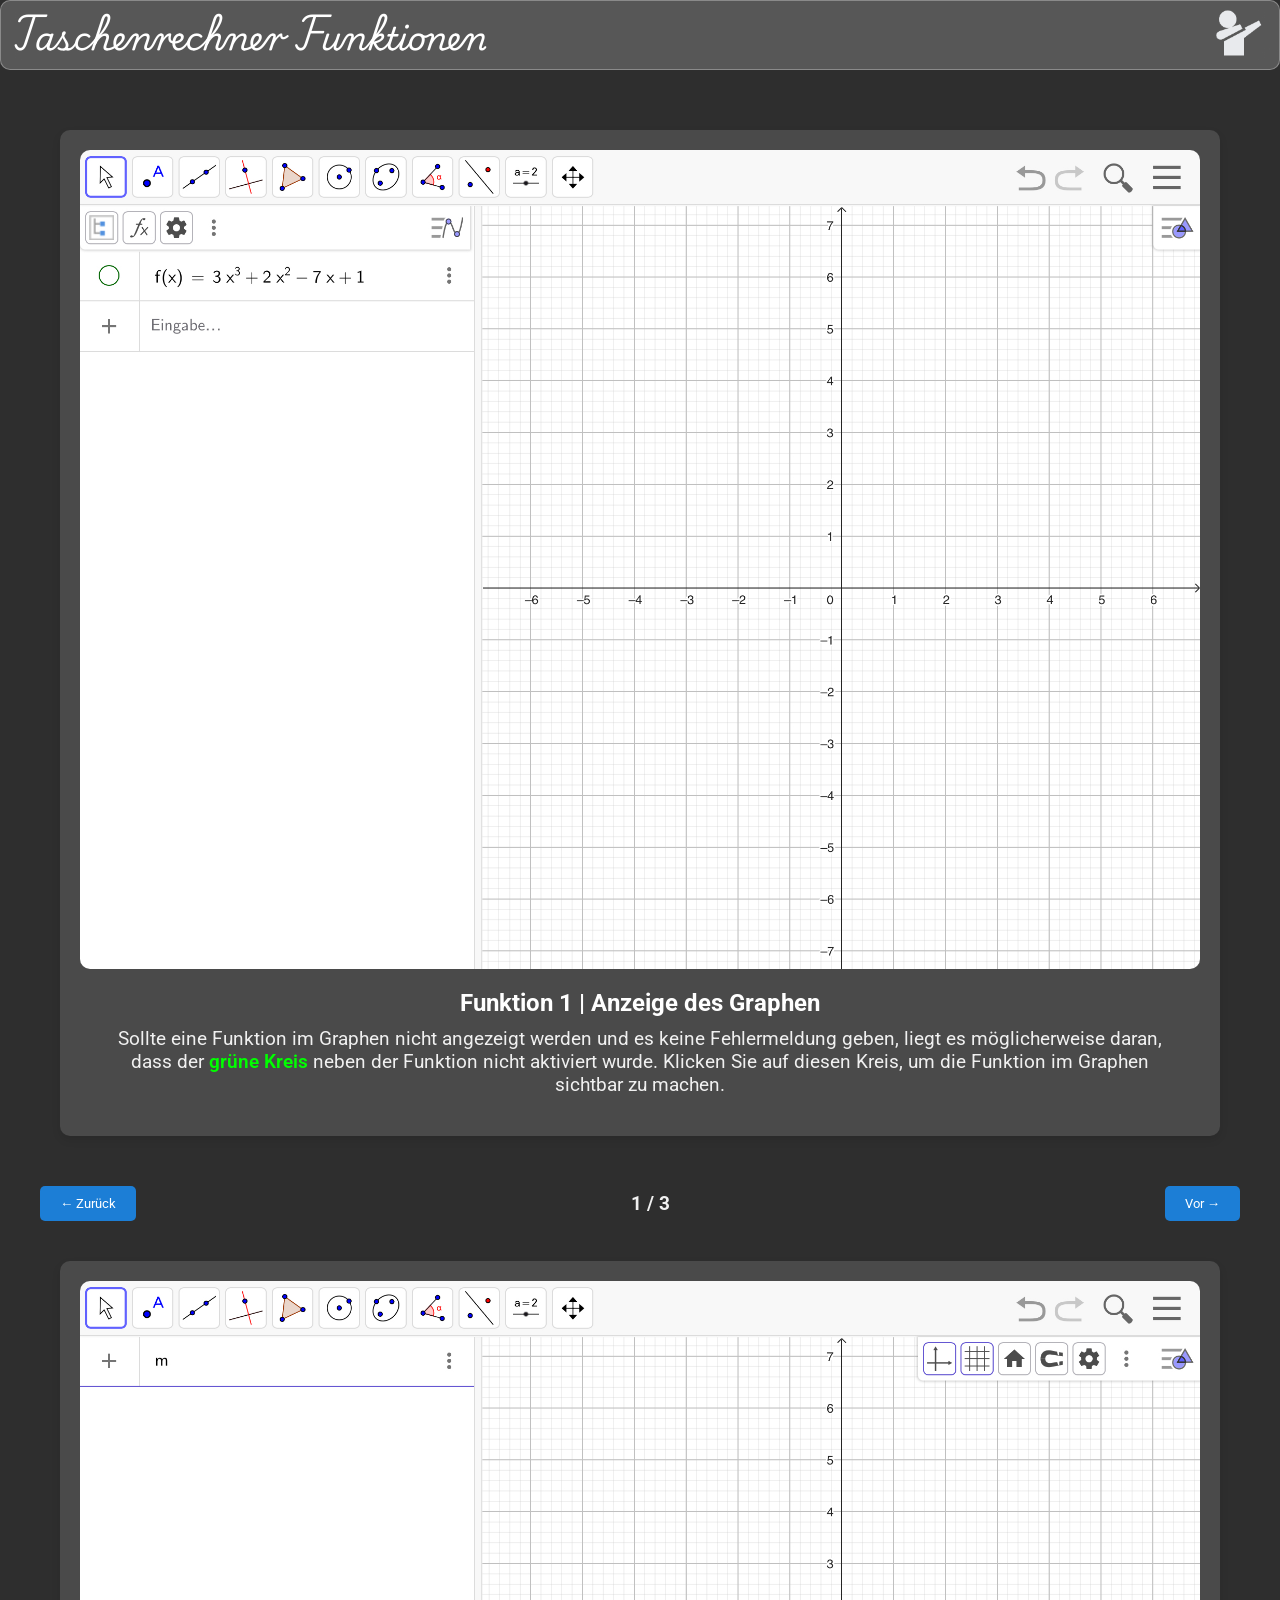
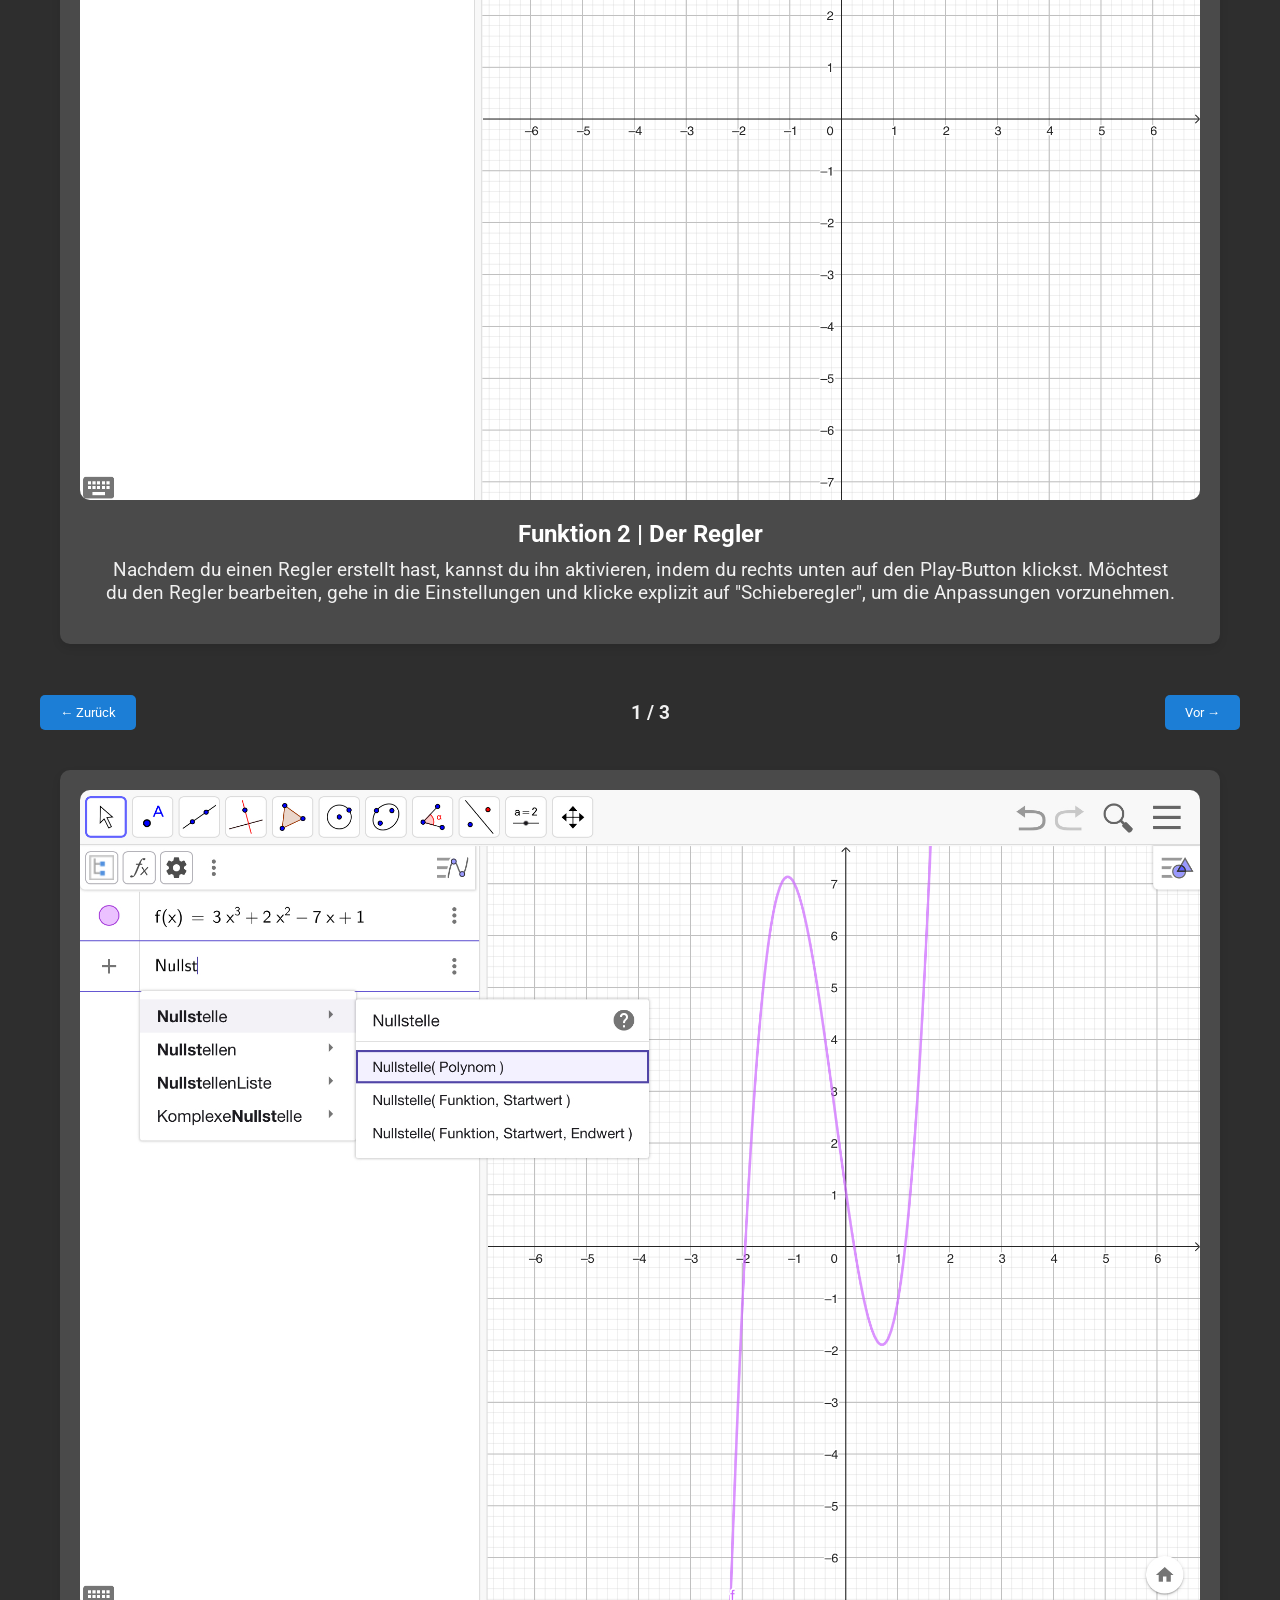
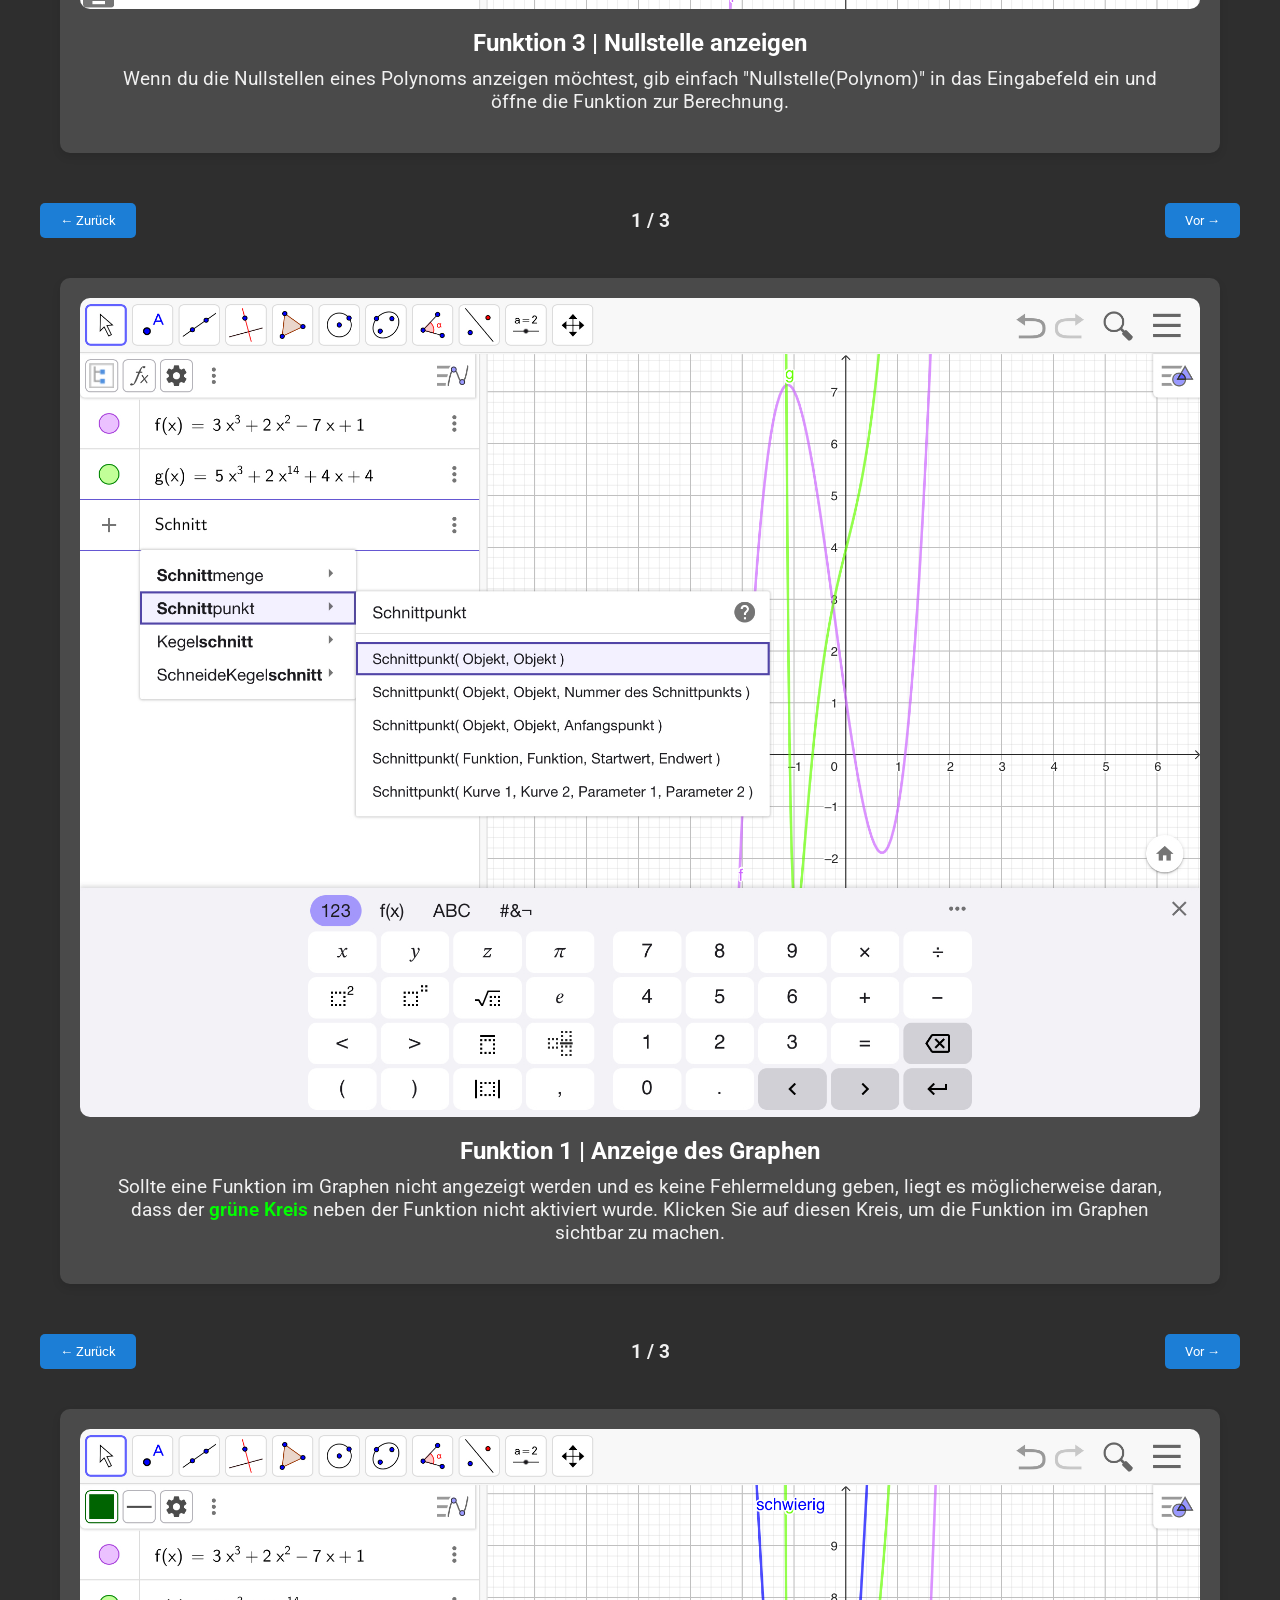
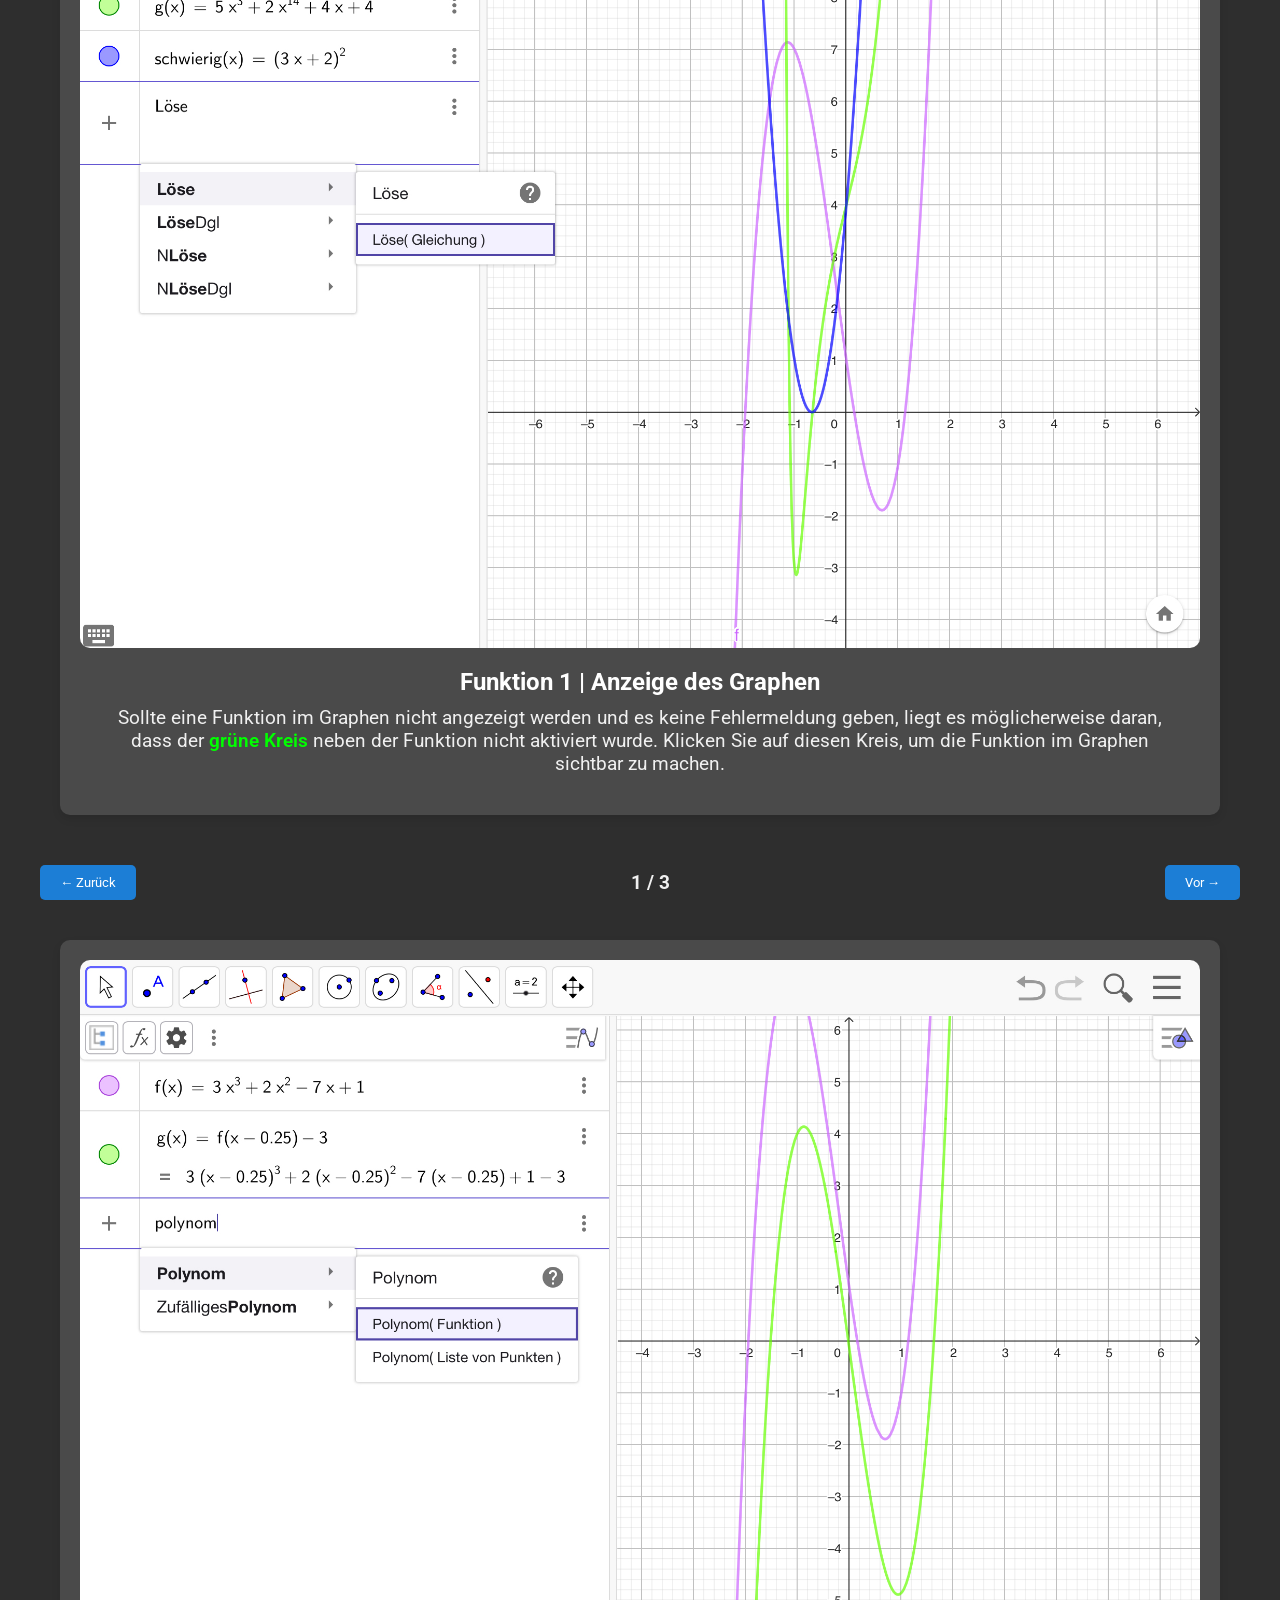
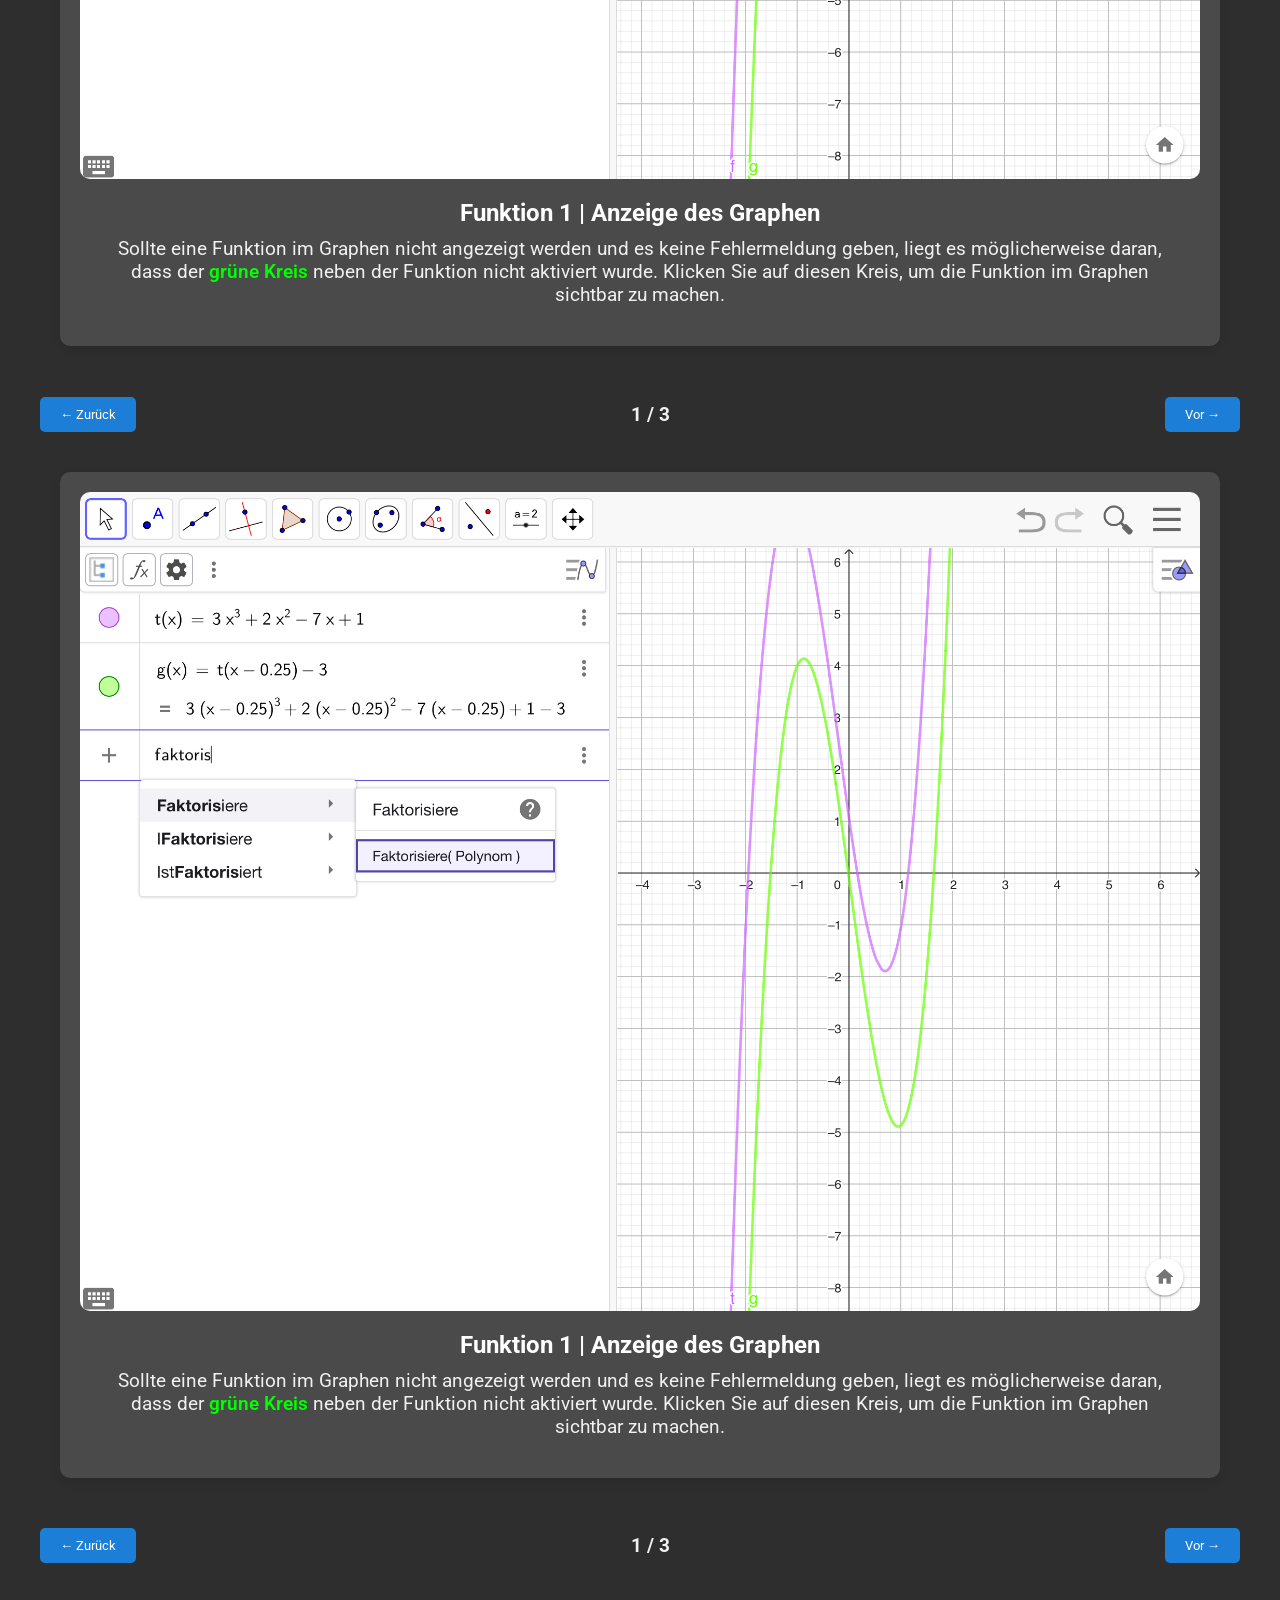
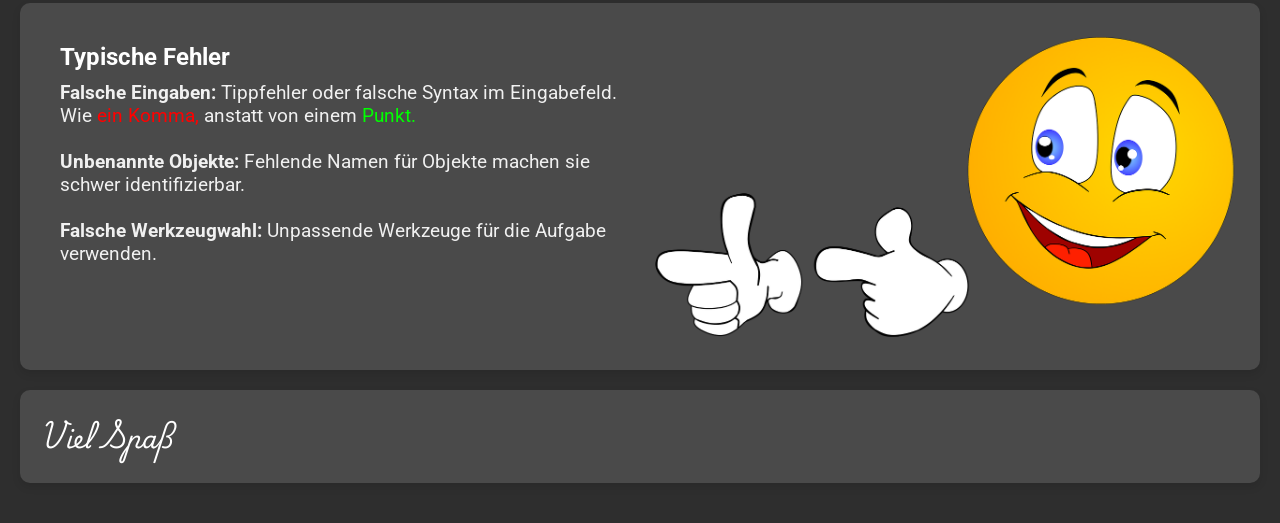
==== commit 75493c71: "pause fast fertig" ====
--- a/Webseite/index.html
+++ b/Webseite/index.html
@@ -59,6 +59,226 @@
                 <div class="slide">
                   <div class="image-text-wrapper reverse">
                     <div class="text">
+                      <h2>Funktion 1 | Graphenansicht anpassen</h2>
+                      <p>
+                        Um die Farbe des Graphen anzupassen, klicken Sie auf die
+                        drei Punkte neben der gewünschten Funktion. Wählen Sie
+                        anschließend 'Einstellungen' aus. Dort können Sie die
+                        Farbe und weitere Darstellungsoptionen, wie Linienstil
+                        oder Dicke, individuell anpassen.
+                      </p>
+                    </div>
+                    <img
+                      src="img/geoStart2.jpeg"
+                      alt="Beschreibung des Bildes"
+                      onclick="openOverlay(this)"
+                      loading="lazy"
+                    />
+                  </div>
+                </div>
+                <!-- Slide 3 -->
+                <div class="slide">
+                  <div class="image-text-wrapper">
+                    <img
+                      src="img/geoStart3.jpeg"
+                      alt="Beschreibung des Bildes"
+                      onclick="openOverlay(this)"
+                      loading="lazy"
+                    />
+                    <div class="text">
+                      <h2>Funktion 1 | Graphen Einstellungen</h2>
+                      <p>
+                        In den Einstellungen können Sie die Dicke, Farbe und
+                        andere Eigenschaften des Graphen nach Belieben anpassen,
+                        um das
+                        <span class="rainbow-text">gewünschte Aussehen </span>
+                        zu erzielen.
+                      </p>
+                    </div>
+                  </div>
+                </div>
+              </div>
+              <div class="controls">
+                <button onclick="prevSlide(this)">&#8592; Zurück</button>
+                <span class="slide-indicator">1 / 3</span>
+                <button onclick="nextSlide(this)">Vor &#8594;</button>
+              </div>
+            </div>
+
+            <!-- Funktion 2 Slider -->
+            <div class="slider" data-rule="funktion2">
+              <div class="slides" data-current-index="0">
+                <!-- Slide 1 -->
+                <div class="slide">
+                  <div class="image-text-wrapper">
+                    <img
+                      src="img/geoSteigung.jpeg"
+                      alt="Beschreibung des Bildes"
+                      onclick="openOverlay(this)"
+                      loading="lazy"
+                    />
+                    <div class="text">
+                      <h2>Funktion 2 | Der Regler</h2>
+                      <p>
+                        Nachdem du einen Regler erstellt hast, kannst du ihn
+                        aktivieren, indem du rechts unten auf den Play-Button
+                        klickst. Möchtest du den Regler bearbeiten, gehe in die
+                        Einstellungen und klicke explizit auf "Schieberegler",
+                        um die Anpassungen vorzunehmen.
+                      </p>
+                    </div>
+                  </div>
+                </div>
+                <!-- Slide 2 -->
+                <div class="slide">
+                  <div class="image-text-wrapper reverse">
+                    <div class="text">
+                      <h2>Funktion 2 | Regler aktivieren und bearbeiten</h2>
+                      <p>
+                        Nachdem du einen Regler erstellt hast, kannst du ihn
+                        aktivieren, indem du rechts unten auf den Play-Button
+                        klickst. Möchtest du den Regler bearbeiten, gehe in die
+                        Einstellungen und klicke explizit auf "Schieberegler",
+                        um die Anpassungen vorzunehmen.
+                      </p>
+                    </div>
+                    <img
+                      src="img/geoSteigung2.jpeg"
+                      alt="Beschreibung des Bildes"
+                      onclick="openOverlay(this)"
+                      loading="lazy"
+                    />
+                  </div>
+                </div>
+                <!-- Slide 3 -->
+                <div class="slide">
+                  <div class="image-text-wrapper">
+                    <img
+                      src="img/geoSteigung3.jpeg"
+                      alt="Beschreibung des Bildes"
+                      onclick="openOverlay(this)"
+                      loading="lazy"
+                    />
+                    <div class="text">
+                      <h2>Funktion 2 | Einstellungen anpassen</h2>
+                      <p>
+                        In den Einstellungen kannst du verschiedene Parameter
+                        wie die Schrittweite, den minimalen und maximalen Wert
+                        sowie die Geschwindigkeit des Reglers anpassen. So
+                        kannst du den Regler ganz nach deinen Bedürfnissen
+                        gestalten.
+                      </p>
+                    </div>
+                  </div>
+                </div>
+              </div>
+              <div class="controls">
+                <button onclick="prevSlide(this)">&#8592; Zurück</button>
+                <span class="slide-indicator">1 / 3</span>
+                <button onclick="nextSlide(this)">Vor &#8594;</button>
+              </div>
+            </div>
+
+            <!-- Funktion 3 Slider -->
+            <div class="slider" data-rule="funktion1">
+              <div class="slides" data-current-index="0">
+                <!-- Slide 1 -->
+                <div class="slide">
+                  <div class="image-text-wrapper">
+                    <img
+                      src="img/geoNullstelle.jpeg"
+                      alt="Beschreibung des Bildes"
+                      onclick="openOverlay(this)"
+                      loading="lazy"
+                    />
+                    <div class="text">
+                      <h2>Funktion 3 | Nullstelle anzeigen</h2>
+                      <p>
+                        Wenn du die Nullstellen eines Polynoms anzeigen
+                        möchtest, gib einfach "Nullstelle(Polynom)" in das
+                        Eingabefeld ein und öffne die Funktion zur Berechnung.
+                      </p>
+                    </div>
+                  </div>
+                </div>
+                <!-- Slide 2 -->
+                <div class="slide">
+                  <div class="image-text-wrapper reverse">
+                    <div class="text">
+                      <h2>Funktion 3 | Nullstellenberechnung</h2>
+                      <p>
+                        Nun gib den Namen deiner Funktion (in diesem Fall f) in
+                        die Klammern der Funktion "Nullstelle" ein, um die
+                        Nullstellen deines Graphen anzuzeigen.
+                      </p>
+                    </div>
+                    <img
+                      src="img/geoNullstelle2.jpeg"
+                      alt="Beschreibung des Bildes"
+                      onclick="openOverlay(this)"
+                      loading="lazy"
+                    />
+                  </div>
+                </div>
+                <!-- Slide 3 -->
+                <div class="slide">
+                  <div class="image-text-wrapper">
+                    <img
+                      src="img/geoNullstelle3.jpeg"
+                      alt="Beschreibung des Bildes"
+                      onclick="openOverlay(this)"
+                      loading="lazy"
+                    />
+                    <div class="text">
+                      <h2>Funktion 3 | Erwartetes Ergebnis</h2>
+                      <p>
+                        Das Ergebnis zeigt dann eine Auflistung der Nullstellen,
+                        die der Funktion zugeordnet sind. Diese erscheinen als
+                        Werte auf der x-Achse, wo der Graph die Null schneidet.
+                      </p>
+                    </div>
+                  </div>
+                </div>
+              </div>
+              <div class="controls">
+                <button onclick="prevSlide(this)">&#8592; Zurück</button>
+                <span class="slide-indicator">1 / 3</span>
+                <button onclick="nextSlide(this)">Vor &#8594;</button>
+              </div>
+            </div>
+
+            <!-- Funktion 4 Slider -->
+            <div class="slider" data-rule="funktion1">
+              <div class="slides" data-current-index="0">
+                <!-- Slide 1 -->
+                <div class="slide">
+                  <div class="image-text-wrapper">
+                    <img
+                      src="img/geoSchnittpunkt.jpeg"
+                      alt="Beschreibung des Bildes"
+                      onclick="openOverlay(this)"
+                      loading="lazy"
+                    />
+                    <div class="text">
+                      <h2>Funktion 1 | Anzeige des Graphen</h2>
+                      <p>
+                        Sollte eine Funktion im Graphen nicht angezeigt werden
+                        und es keine Fehlermeldung geben, liegt es
+                        möglicherweise daran, dass der
+                        <span style="color: #00ff00; font-weight: 600">
+                          grüne Kreis</span
+                        >
+                        neben der Funktion nicht aktiviert wurde. Klicken Sie
+                        auf diesen Kreis, um die Funktion im Graphen sichtbar zu
+                        machen.
+                      </p>
+                    </div>
+                  </div>
+                </div>
+                <!-- Slide 2 -->
+                <div class="slide">
+                  <div class="image-text-wrapper reverse">
+                    <div class="text">
                       <h2>Funktion 1 | Fehlermeldungen prüfen</h2>
                       <p>
                         Überprüfen Sie die Eingabedaten, falls der Graph nicht
@@ -67,18 +287,18 @@
                       </p>
                     </div>
                     <img
-                      src="img/geoStart2.jpeg"
-                      alt="Beschreibung des Bildes"
-                      onclick="openOverlay(this)"
-                      loading="lazy"
-                    />
-                  </div>
-                </div>
-                <!-- Slide 3 -->
-                <div class="slide">
-                  <div class="image-text-wrapper">
-                    <img
-                      src="img/geoStart3.jpeg"
+                      src="img/geoSchnittpunkt2.jpeg"
+                      alt="Beschreibung des Bildes"
+                      onclick="openOverlay(this)"
+                      loading="lazy"
+                    />
+                  </div>
+                </div>
+                <!-- Slide 3 -->
+                <div class="slide">
+                  <div class="image-text-wrapper">
+                    <img
+                      src="img/geoSchnittpunkt3.jpeg"
                       alt="Beschreibung des Bildes"
                       onclick="openOverlay(this)"
                       loading="lazy"
@@ -101,491 +321,227 @@
               </div>
             </div>
 
-            <!-- Funktion 2 Slider -->
-            <div class="slider" data-rule="funktion2">
-              <div class="slides" data-current-index="0">
-                <!-- Slide 1 -->
-                <div class="slide">
-                  <div class="image-text-wrapper">
-                    <img
-                      src="img/geoSteigung.jpeg"
-                      alt="Beschreibung des Bildes"
-                      onclick="openOverlay(this)"
-                      loading="lazy"
-                    />
-                    <div class="text">
-                      <h2>Funktion 2 | Farben anpassen</h2>
-                      <p>
-                        Sobald der Graph sichtbar ist, können Sie dessen Farbe
-                        ändern, um ihn von anderen Graphen besser zu
-                        unterscheiden.
-                      </p>
-                    </div>
-                  </div>
-                </div>
-                <!-- Slide 2 -->
-                <div class="slide">
-                  <div class="image-text-wrapper reverse">
-                    <div class="text">
-                      <h2>Funktion 2 | Linienstile ändern</h2>
-                      <p>
-                        Sie können auch die Linienbreite oder den Linienstil
-                        (gestrichelt, gepunktet) anpassen, um die Darstellung zu
-                        personalisieren.
-                      </p>
-                    </div>
-                    <img
-                      src="img/geoSteigung2.jpeg"
-                      alt="Beschreibung des Bildes"
-                      onclick="openOverlay(this)"
-                      loading="lazy"
-                    />
-                  </div>
-                </div>
-                <!-- Slide 3 -->
-                <div class="slide">
-                  <div class="image-text-wrapper">
-                    <img
-                      src="img/geoSteigung3.jpeg"
-                      alt="Beschreibung des Bildes"
-                      onclick="openOverlay(this)"
-                      loading="lazy"
-                    />
-                    <div class="text">
-                      <h2>Funktion 2 | Design-Optionen</h2>
-                      <p>
-                        Experimentieren Sie mit verschiedenen Optionen, um die
-                        optimale Darstellung für Ihre Analyse zu finden.
-                      </p>
-                    </div>
-                  </div>
-                </div>
-              </div>
-              <div class="controls">
-                <button onclick="prevSlide(this)">&#8592; Zurück</button>
-                <span class="slide-indicator">1 / 3</span>
-                <button onclick="nextSlide(this)">Vor &#8594;</button>
-              </div>
-            </div>
-
-
-
-
-
-
-
-
-
-
-
-    <!-- Funktion 3 Slider -->
-    <div class="slider" data-rule="funktion1">
-        <div class="slides" data-current-index="0">
-          <!-- Slide 1 -->
-          <div class="slide">
-            <div class="image-text-wrapper">
-              <img
-                src="img/geoNullstelle.jpeg"
-                alt="Beschreibung des Bildes"
-                onclick="openOverlay(this)"
-                loading="lazy"
-              />
-              <div class="text">
-                <h2>Funktion 1 | Anzeige des Graphen</h2>
-                <p>
-                  Sollte eine Funktion im Graphen nicht angezeigt werden
-                  und es keine Fehlermeldung geben, liegt es
-                  möglicherweise daran, dass der
-                  <span style="color: #00ff00; font-weight: 600">
-                    grüne Kreis</span
-                  >
-                  neben der Funktion nicht aktiviert wurde. Klicken Sie
-                  auf diesen Kreis, um die Funktion im Graphen sichtbar zu
-                  machen.
-                </p>
-              </div>
-            </div>
-          </div>
-          <!-- Slide 2 -->
-          <div class="slide">
-            <div class="image-text-wrapper reverse">
-              <div class="text">
-                <h2>Funktion 1 | Fehlermeldungen prüfen</h2>
-                <p>
-                  Überprüfen Sie die Eingabedaten, falls der Graph nicht
-                  sichtbar ist. Manchmal liegt das Problem an einer
-                  falschen Eingabe oder an einem deaktivierten Graph.
-                </p>
-              </div>
-              <img
-                src="img/geoNullstelle2.jpeg"
-                alt="Beschreibung des Bildes"
-                onclick="openOverlay(this)"
-                loading="lazy"
-              />
-            </div>
-          </div>
-          <!-- Slide 3 -->
-          <div class="slide">
-            <div class="image-text-wrapper">
-              <img
-                src="img/geoNullstelle3.jpeg"
-                alt="Beschreibung des Bildes"
-                onclick="openOverlay(this)"
-                loading="lazy"
-              />
-              <div class="text">
-                <h2>Funktion 1 | Weitere Hinweise</h2>
-                <p>
-                  Nutzen Sie den Hilfe-Bereich von GeoGebra, falls
-                  weiterhin Probleme auftreten. Der grüne Kreis ist ein
-                  Schlüssel zur Sichtbarkeit.
-                </p>
-              </div>
-            </div>
-          </div>
-        </div>
-        <div class="controls">
-          <button onclick="prevSlide(this)">&#8592; Zurück</button>
-          <span class="slide-indicator">1 / 3</span>
-          <button onclick="nextSlide(this)">Vor &#8594;</button>
-        </div>
-      </div>
-
-
-
-
-
-
-
-
-
-          <!-- Funktion 4 Slider -->
-    <div class="slider" data-rule="funktion1">
-        <div class="slides" data-current-index="0">
-          <!-- Slide 1 -->
-          <div class="slide">
-            <div class="image-text-wrapper">
-              <img
-                src="img/geoSchnittpunkt.jpeg"
-                alt="Beschreibung des Bildes"
-                onclick="openOverlay(this)"
-                loading="lazy"
-              />
-              <div class="text">
-                <h2>Funktion 1 | Anzeige des Graphen</h2>
-                <p>
-                  Sollte eine Funktion im Graphen nicht angezeigt werden
-                  und es keine Fehlermeldung geben, liegt es
-                  möglicherweise daran, dass der
-                  <span style="color: #00ff00; font-weight: 600">
-                    grüne Kreis</span
-                  >
-                  neben der Funktion nicht aktiviert wurde. Klicken Sie
-                  auf diesen Kreis, um die Funktion im Graphen sichtbar zu
-                  machen.
-                </p>
-              </div>
-            </div>
-          </div>
-          <!-- Slide 2 -->
-          <div class="slide">
-            <div class="image-text-wrapper reverse">
-              <div class="text">
-                <h2>Funktion 1 | Fehlermeldungen prüfen</h2>
-                <p>
-                  Überprüfen Sie die Eingabedaten, falls der Graph nicht
-                  sichtbar ist. Manchmal liegt das Problem an einer
-                  falschen Eingabe oder an einem deaktivierten Graph.
-                </p>
-              </div>
-              <img
-                src="img/geoSchnittpunkt2.jpeg"
-                alt="Beschreibung des Bildes"
-                onclick="openOverlay(this)"
-                loading="lazy"
-              />
-            </div>
-          </div>
-          <!-- Slide 3 -->
-          <div class="slide">
-            <div class="image-text-wrapper">
-              <img
-                src="img/geoSchnittpunkt3.jpeg"
-                alt="Beschreibung des Bildes"
-                onclick="openOverlay(this)"
-                loading="lazy"
-              />
-              <div class="text">
-                <h2>Funktion 1 | Weitere Hinweise</h2>
-                <p>
-                  Nutzen Sie den Hilfe-Bereich von GeoGebra, falls
-                  weiterhin Probleme auftreten. Der grüne Kreis ist ein
-                  Schlüssel zur Sichtbarkeit.
-                </p>
-              </div>
-            </div>
-          </div>
-        </div>
-        <div class="controls">
-          <button onclick="prevSlide(this)">&#8592; Zurück</button>
-          <span class="slide-indicator">1 / 3</span>
-          <button onclick="nextSlide(this)">Vor &#8594;</button>
-        </div>
-      </div>
-
-
-
-
-
-
-      
-
-          <!-- Funktion 5 Slider -->
-    <div class="slider" data-rule="funktion1">
-        <div class="slides" data-current-index="0">
-          <!-- Slide 1 -->
-          <div class="slide">
-            <div class="image-text-wrapper">
-              <img
-                src="img/geoLöse.jpeg"
-                alt="Beschreibung des Bildes"
-                onclick="openOverlay(this)"
-                loading="lazy"
-              />
-              <div class="text">
-                <h2>Funktion 1 | Anzeige des Graphen</h2>
-                <p>
-                  Sollte eine Funktion im Graphen nicht angezeigt werden
-                  und es keine Fehlermeldung geben, liegt es
-                  möglicherweise daran, dass der
-                  <span style="color: #00ff00; font-weight: 600">
-                    grüne Kreis</span
-                  >
-                  neben der Funktion nicht aktiviert wurde. Klicken Sie
-                  auf diesen Kreis, um die Funktion im Graphen sichtbar zu
-                  machen.
-                </p>
-              </div>
-            </div>
-          </div>
-          <!-- Slide 2 -->
-          <div class="slide">
-            <div class="image-text-wrapper reverse">
-              <div class="text">
-                <h2>Funktion 1 | Fehlermeldungen prüfen</h2>
-                <p>
-                  Überprüfen Sie die Eingabedaten, falls der Graph nicht
-                  sichtbar ist. Manchmal liegt das Problem an einer
-                  falschen Eingabe oder an einem deaktivierten Graph.
-                </p>
-              </div>
-              <img
-                src="img/geoLöse2.jpeg"
-                alt="Beschreibung des Bildes"
-                onclick="openOverlay(this)"
-                loading="lazy"
-              />
-            </div>
-          </div>
-          <!-- Slide 3 -->
-          <div class="slide">
-            <div class="image-text-wrapper">
-              <img
-                src="img/geoLöse3.jpeg"
-                alt="Beschreibung des Bildes"
-                onclick="openOverlay(this)"
-                loading="lazy"
-              />
-              <div class="text">
-                <h2>Funktion 1 | Weitere Hinweise</h2>
-                <p>
-                  Nutzen Sie den Hilfe-Bereich von GeoGebra, falls
-                  weiterhin Probleme auftreten. Der grüne Kreis ist ein
-                  Schlüssel zur Sichtbarkeit.
-                </p>
-              </div>
-            </div>
-          </div>
-        </div>
-        <div class="controls">
-          <button onclick="prevSlide(this)">&#8592; Zurück</button>
-          <span class="slide-indicator">1 / 3</span>
-          <button onclick="nextSlide(this)">Vor &#8594;</button>
-        </div>
-      </div>
-
-
-
-
-
-
-
-    <!-- Funktion 6 Slider -->
-    <div class="slider" data-rule="funktion1">
-        <div class="slides" data-current-index="0">
-          <!-- Slide 1 -->
-          <div class="slide">
-            <div class="image-text-wrapper">
-              <img
-                src="img/geoPolynom.jpeg"
-                alt="Beschreibung des Bildes"
-                onclick="openOverlay(this)"
-                loading="lazy"
-              />
-              <div class="text">
-                <h2>Funktion 1 | Anzeige des Graphen</h2>
-                <p>
-                  Sollte eine Funktion im Graphen nicht angezeigt werden
-                  und es keine Fehlermeldung geben, liegt es
-                  möglicherweise daran, dass der
-                  <span style="color: #00ff00; font-weight: 600">
-                    grüne Kreis</span
-                  >
-                  neben der Funktion nicht aktiviert wurde. Klicken Sie
-                  auf diesen Kreis, um die Funktion im Graphen sichtbar zu
-                  machen.
-                </p>
-              </div>
-            </div>
-          </div>
-          <!-- Slide 2 -->
-          <div class="slide">
-            <div class="image-text-wrapper reverse">
-              <div class="text">
-                <h2>Funktion 1 | Fehlermeldungen prüfen</h2>
-                <p>
-                  Überprüfen Sie die Eingabedaten, falls der Graph nicht
-                  sichtbar ist. Manchmal liegt das Problem an einer
-                  falschen Eingabe oder an einem deaktivierten Graph.
-                </p>
-              </div>
-              <img
-                src="img/geoPolynom2.jpeg"
-                alt="Beschreibung des Bildes"
-                onclick="openOverlay(this)"
-                loading="lazy"
-              />
-            </div>
-          </div>
-          <!-- Slide 3 -->
-          <div class="slide">
-            <div class="image-text-wrapper">
-              <img
-                src="img/geoPolynom3.jpeg"
-                alt="Beschreibung des Bildes"
-                onclick="openOverlay(this)"
-                loading="lazy"
-              />
-              <div class="text">
-                <h2>Funktion 1 | Weitere Hinweise</h2>
-                <p>
-                  Nutzen Sie den Hilfe-Bereich von GeoGebra, falls
-                  weiterhin Probleme auftreten. Der grüne Kreis ist ein
-                  Schlüssel zur Sichtbarkeit.
-                </p>
-              </div>
-            </div>
-          </div>
-        </div>
-        <div class="controls">
-          <button onclick="prevSlide(this)">&#8592; Zurück</button>
-          <span class="slide-indicator">1 / 3</span>
-          <button onclick="nextSlide(this)">Vor &#8594;</button>
-        </div>
-      </div>
-
-
-
-
-
-
-
-
-
-      
-    <!-- Funktion 7 Slider -->
-    <div class="slider" data-rule="funktion1">
-        <div class="slides" data-current-index="0">
-          <!-- Slide 1 -->
-          <div class="slide">
-            <div class="image-text-wrapper">
-              <img
-                src="img/geoFaktorisiere.jpeg"
-                alt="Beschreibung des Bildes"
-                onclick="openOverlay(this)"
-                loading="lazy"
-              />
-              <div class="text">
-                <h2>Funktion 1 | Anzeige des Graphen</h2>
-                <p>
-                  Sollte eine Funktion im Graphen nicht angezeigt werden
-                  und es keine Fehlermeldung geben, liegt es
-                  möglicherweise daran, dass der
-                  <span style="color: #00ff00; font-weight: 600">
-                    grüne Kreis</span
-                  >
-                  neben der Funktion nicht aktiviert wurde. Klicken Sie
-                  auf diesen Kreis, um die Funktion im Graphen sichtbar zu
-                  machen.
-                </p>
-              </div>
-            </div>
-          </div>
-          <!-- Slide 2 -->
-          <div class="slide">
-            <div class="image-text-wrapper reverse">
-              <div class="text">
-                <h2>Funktion 1 | Fehlermeldungen prüfen</h2>
-                <p>
-                  Überprüfen Sie die Eingabedaten, falls der Graph nicht
-                  sichtbar ist. Manchmal liegt das Problem an einer
-                  falschen Eingabe oder an einem deaktivierten Graph.
-                </p>
-              </div>
-              <img
-                src="img/geoFaktorisiere2.jpeg"
-                alt="Beschreibung des Bildes"
-                onclick="openOverlay(this)"
-                loading="lazy"
-              />
-            </div>
-          </div>
-          <!-- Slide 3 -->
-          <div class="slide">
-            <div class="image-text-wrapper">
-              <img
-                src="img/geoFaktorisiere3.jpeg"
-                alt="Beschreibung des Bildes"
-                onclick="openOverlay(this)"
-                loading="lazy"
-              />
-              <div class="text">
-                <h2>Funktion 1 | Weitere Hinweise</h2>
-                <p>
-                  Nutzen Sie den Hilfe-Bereich von GeoGebra, falls
-                  weiterhin Probleme auftreten. Der grüne Kreis ist ein
-                  Schlüssel zur Sichtbarkeit.
-                </p>
-              </div>
-            </div>
-          </div>
-        </div>
-        <div class="controls">
-          <button onclick="prevSlide(this)">&#8592; Zurück</button>
-          <span class="slide-indicator">1 / 3</span>
-          <button onclick="nextSlide(this)">Vor &#8594;</button>
-        </div>
-      </div>
-
-
-
-
-
-
-
-
-
+            <!-- Funktion 5 Slider -->
+            <div class="slider" data-rule="funktion1">
+              <div class="slides" data-current-index="0">
+                <!-- Slide 1 -->
+                <div class="slide">
+                  <div class="image-text-wrapper">
+                    <img
+                      src="img/geoLöse.jpeg"
+                      alt="Beschreibung des Bildes"
+                      onclick="openOverlay(this)"
+                      loading="lazy"
+                    />
+                    <div class="text">
+                      <h2>Funktion 1 | Anzeige des Graphen</h2>
+                      <p>
+                        Sollte eine Funktion im Graphen nicht angezeigt werden
+                        und es keine Fehlermeldung geben, liegt es
+                        möglicherweise daran, dass der
+                        <span style="color: #00ff00; font-weight: 600">
+                          grüne Kreis</span
+                        >
+                        neben der Funktion nicht aktiviert wurde. Klicken Sie
+                        auf diesen Kreis, um die Funktion im Graphen sichtbar zu
+                        machen.
+                      </p>
+                    </div>
+                  </div>
+                </div>
+                <!-- Slide 2 -->
+                <div class="slide">
+                  <div class="image-text-wrapper reverse">
+                    <div class="text">
+                      <h2>Funktion 1 | Fehlermeldungen prüfen</h2>
+                      <p>
+                        Überprüfen Sie die Eingabedaten, falls der Graph nicht
+                        sichtbar ist. Manchmal liegt das Problem an einer
+                        falschen Eingabe oder an einem deaktivierten Graph.
+                      </p>
+                    </div>
+                    <img
+                      src="img/geoLöse2.jpeg"
+                      alt="Beschreibung des Bildes"
+                      onclick="openOverlay(this)"
+                      loading="lazy"
+                    />
+                  </div>
+                </div>
+                <!-- Slide 3 -->
+                <div class="slide">
+                  <div class="image-text-wrapper">
+                    <img
+                      src="img/geoLöse3.jpeg"
+                      alt="Beschreibung des Bildes"
+                      onclick="openOverlay(this)"
+                      loading="lazy"
+                    />
+                    <div class="text">
+                      <h2>Funktion 1 | Weitere Hinweise</h2>
+                      <p>
+                        Nutzen Sie den Hilfe-Bereich von GeoGebra, falls
+                        weiterhin Probleme auftreten. Der grüne Kreis ist ein
+                        Schlüssel zur Sichtbarkeit.
+                      </p>
+                    </div>
+                  </div>
+                </div>
+              </div>
+              <div class="controls">
+                <button onclick="prevSlide(this)">&#8592; Zurück</button>
+                <span class="slide-indicator">1 / 3</span>
+                <button onclick="nextSlide(this)">Vor &#8594;</button>
+              </div>
+            </div>
+
+            <!-- Funktion 6 Slider -->
+            <div class="slider" data-rule="funktion1">
+              <div class="slides" data-current-index="0">
+                <!-- Slide 1 -->
+                <div class="slide">
+                  <div class="image-text-wrapper">
+                    <img
+                      src="img/geoPolynom.jpeg"
+                      alt="Beschreibung des Bildes"
+                      onclick="openOverlay(this)"
+                      loading="lazy"
+                    />
+                    <div class="text">
+                      <h2>Funktion 1 | Anzeige des Graphen</h2>
+                      <p>
+                        Sollte eine Funktion im Graphen nicht angezeigt werden
+                        und es keine Fehlermeldung geben, liegt es
+                        möglicherweise daran, dass der
+                        <span style="color: #00ff00; font-weight: 600">
+                          grüne Kreis</span
+                        >
+                        neben der Funktion nicht aktiviert wurde. Klicken Sie
+                        auf diesen Kreis, um die Funktion im Graphen sichtbar zu
+                        machen.
+                      </p>
+                    </div>
+                  </div>
+                </div>
+                <!-- Slide 2 -->
+                <div class="slide">
+                  <div class="image-text-wrapper reverse">
+                    <div class="text">
+                      <h2>Funktion 1 | Fehlermeldungen prüfen</h2>
+                      <p>
+                        Überprüfen Sie die Eingabedaten, falls der Graph nicht
+                        sichtbar ist. Manchmal liegt das Problem an einer
+                        falschen Eingabe oder an einem deaktivierten Graph.
+                      </p>
+                    </div>
+                    <img
+                      src="img/geoPolynom2.jpeg"
+                      alt="Beschreibung des Bildes"
+                      onclick="openOverlay(this)"
+                      loading="lazy"
+                    />
+                  </div>
+                </div>
+                <!-- Slide 3 -->
+                <div class="slide">
+                  <div class="image-text-wrapper">
+                    <img
+                      src="img/geoPolynom3.jpeg"
+                      alt="Beschreibung des Bildes"
+                      onclick="openOverlay(this)"
+                      loading="lazy"
+                    />
+                    <div class="text">
+                      <h2>Funktion 1 | Weitere Hinweise</h2>
+                      <p>
+                        Nutzen Sie den Hilfe-Bereich von GeoGebra, falls
+                        weiterhin Probleme auftreten. Der grüne Kreis ist ein
+                        Schlüssel zur Sichtbarkeit.
+                      </p>
+                    </div>
+                  </div>
+                </div>
+              </div>
+              <div class="controls">
+                <button onclick="prevSlide(this)">&#8592; Zurück</button>
+                <span class="slide-indicator">1 / 3</span>
+                <button onclick="nextSlide(this)">Vor &#8594;</button>
+              </div>
+            </div>
+
+            <!-- Funktion 7 Slider -->
+            <div class="slider" data-rule="funktion1">
+              <div class="slides" data-current-index="0">
+                <!-- Slide 1 -->
+                <div class="slide">
+                  <div class="image-text-wrapper">
+                    <img
+                      src="img/geoFaktorisiere.jpeg"
+                      alt="Beschreibung des Bildes"
+                      onclick="openOverlay(this)"
+                      loading="lazy"
+                    />
+                    <div class="text">
+                      <h2>Funktion 1 | Anzeige des Graphen</h2>
+                      <p>
+                        Sollte eine Funktion im Graphen nicht angezeigt werden
+                        und es keine Fehlermeldung geben, liegt es
+                        möglicherweise daran, dass der
+                        <span style="color: #00ff00; font-weight: 600">
+                          grüne Kreis</span
+                        >
+                        neben der Funktion nicht aktiviert wurde. Klicken Sie
+                        auf diesen Kreis, um die Funktion im Graphen sichtbar zu
+                        machen.
+                      </p>
+                    </div>
+                  </div>
+                </div>
+                <!-- Slide 2 -->
+                <div class="slide">
+                  <div class="image-text-wrapper reverse">
+                    <div class="text">
+                      <h2>Funktion 1 | Fehlermeldungen prüfen</h2>
+                      <p>
+                        Überprüfen Sie die Eingabedaten, falls der Graph nicht
+                        sichtbar ist. Manchmal liegt das Problem an einer
+                        falschen Eingabe oder an einem deaktivierten Graph.
+                      </p>
+                    </div>
+                    <img
+                      src="img/geoFaktorisiere2.jpeg"
+                      alt="Beschreibung des Bildes"
+                      onclick="openOverlay(this)"
+                      loading="lazy"
+                    />
+                  </div>
+                </div>
+                <!-- Slide 3 -->
+                <div class="slide">
+                  <div class="image-text-wrapper">
+                    <img
+                      src="img/geoFaktorisiere3.jpeg"
+                      alt="Beschreibung des Bildes"
+                      onclick="openOverlay(this)"
+                      loading="lazy"
+                    />
+                    <div class="text">
+                      <h2>Funktion 1 | Weitere Hinweise</h2>
+                      <p>
+                        Nutzen Sie den Hilfe-Bereich von GeoGebra, falls
+                        weiterhin Probleme auftreten. Der grüne Kreis ist ein
+                        Schlüssel zur Sichtbarkeit.
+                      </p>
+                    </div>
+                  </div>
+                </div>
+              </div>
+              <div class="controls">
+                <button onclick="prevSlide(this)">&#8592; Zurück</button>
+                <span class="slide-indicator">1 / 3</span>
+                <button onclick="nextSlide(this)">Vor &#8594;</button>
+              </div>
+            </div>
 
             <!-- Weitere Slider für Funktion 3, 4, etc. im gleichen Stil -->
           </section>
--- a/Webseite/style.css
+++ b/Webseite/style.css
@@ -259,3 +259,12 @@
   font-size: 1.2rem;
   font-weight: bold;
 }
+
+.rainbow-text {
+  font-size: 18px;  /* Smaller font size */
+  font-weight: bold;
+  background: linear-gradient(to left, violet, indigo, blue, green, yellow, orange, red);
+  -webkit-background-clip: text; /* For Safari */
+  background-clip: text;
+  color: transparent;  /* Makes the text transparent so the background shows through */
+}
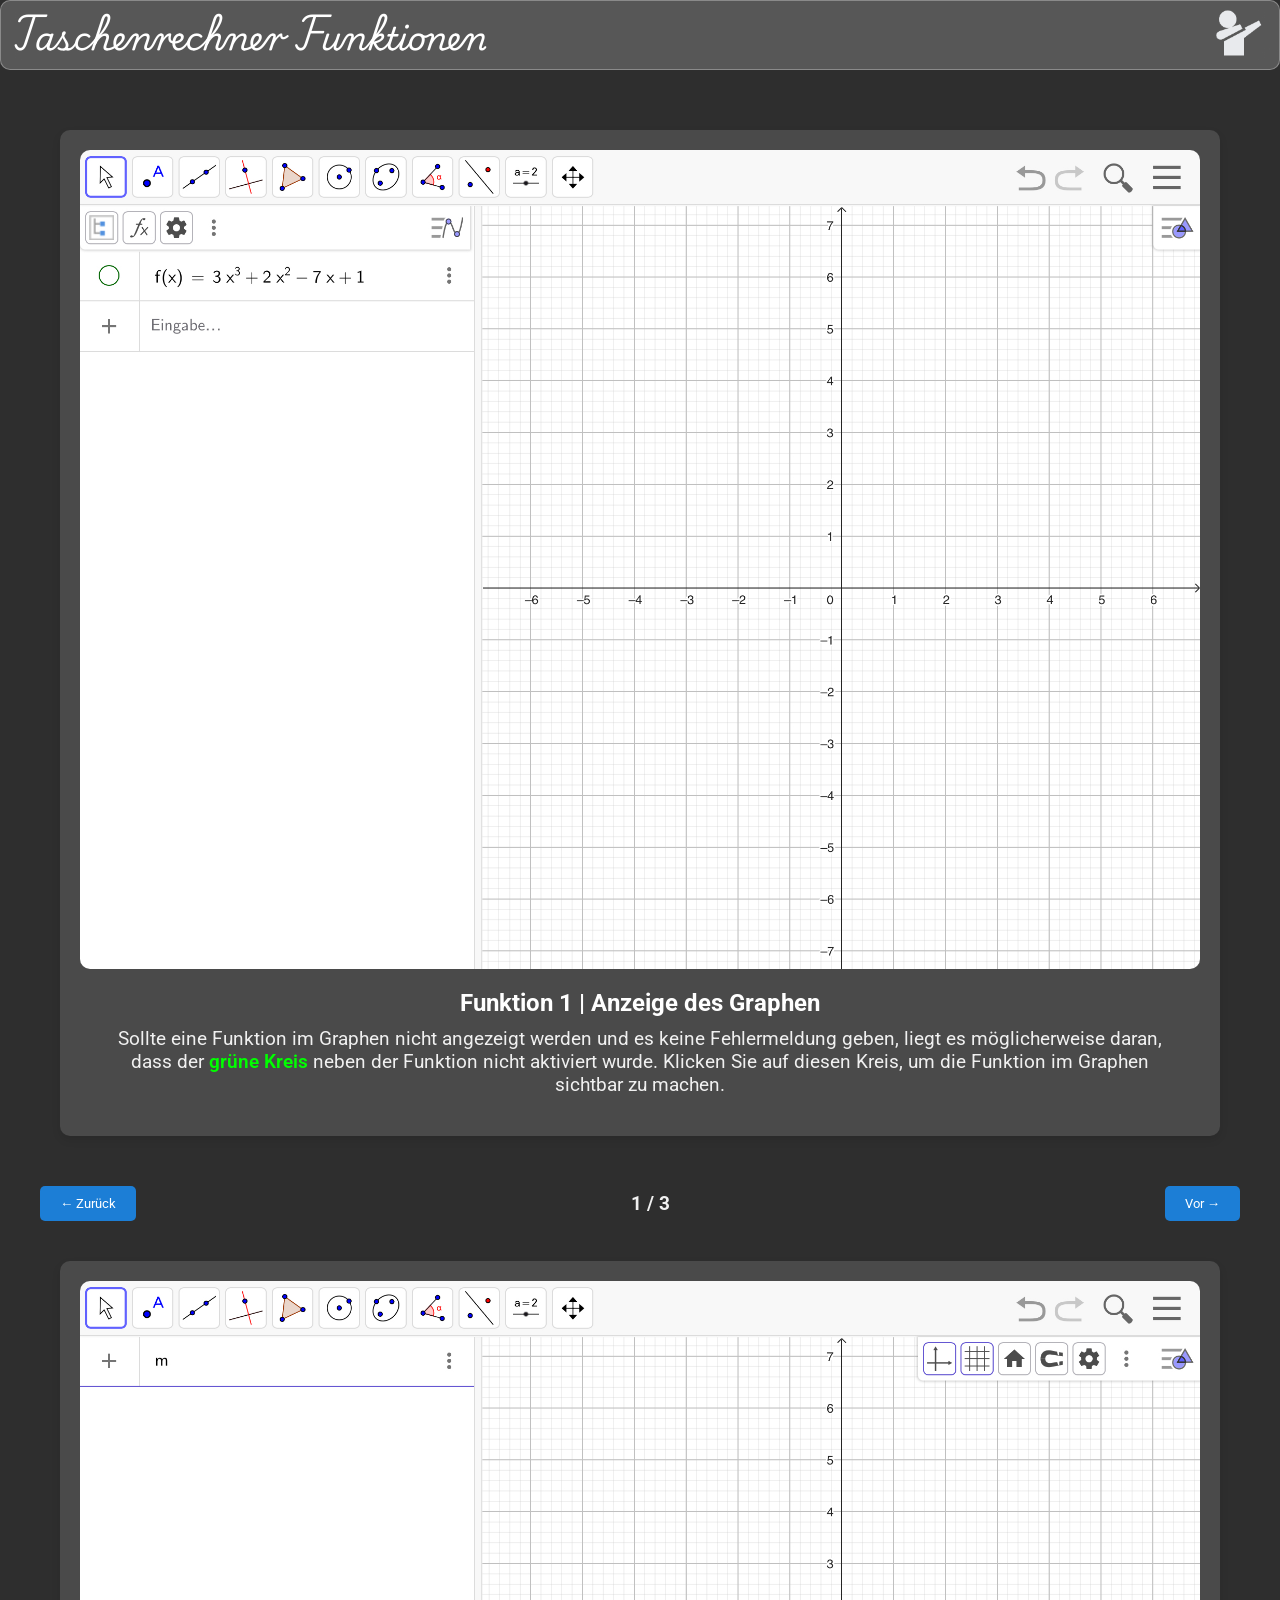
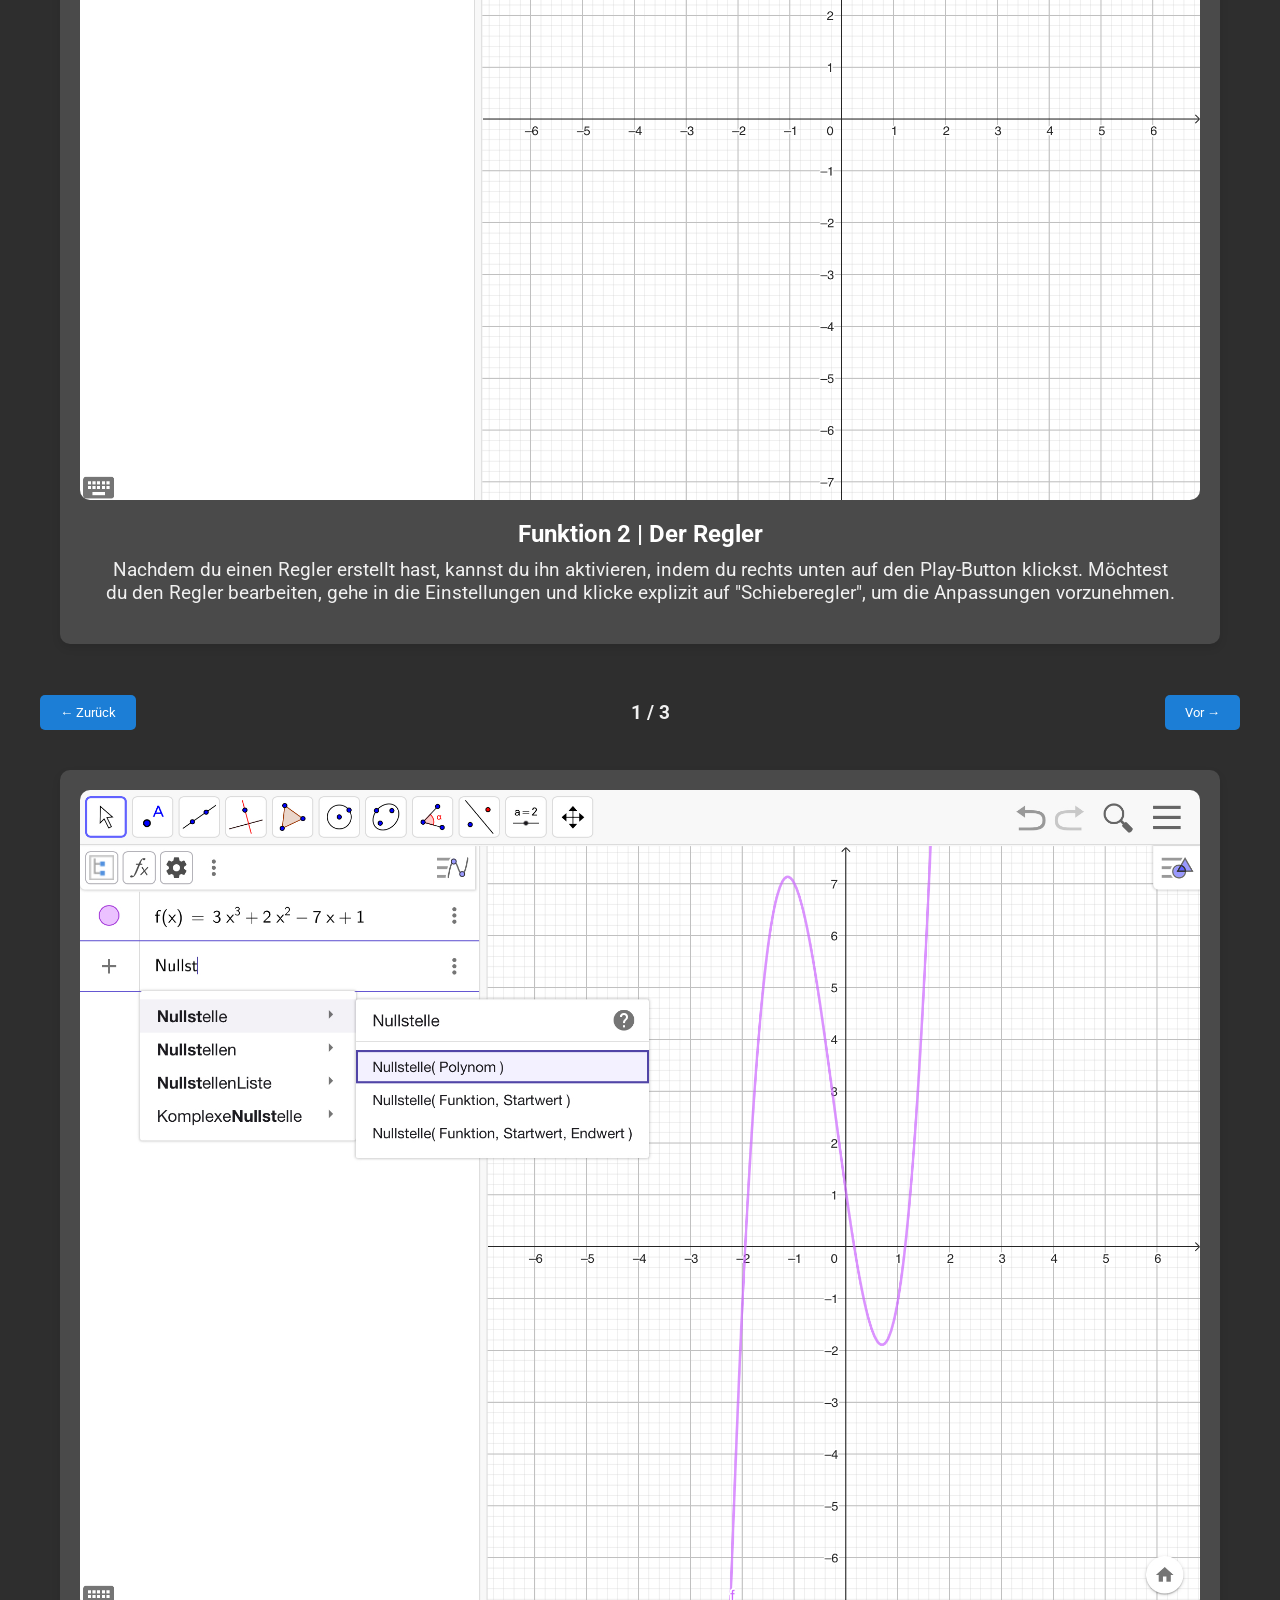
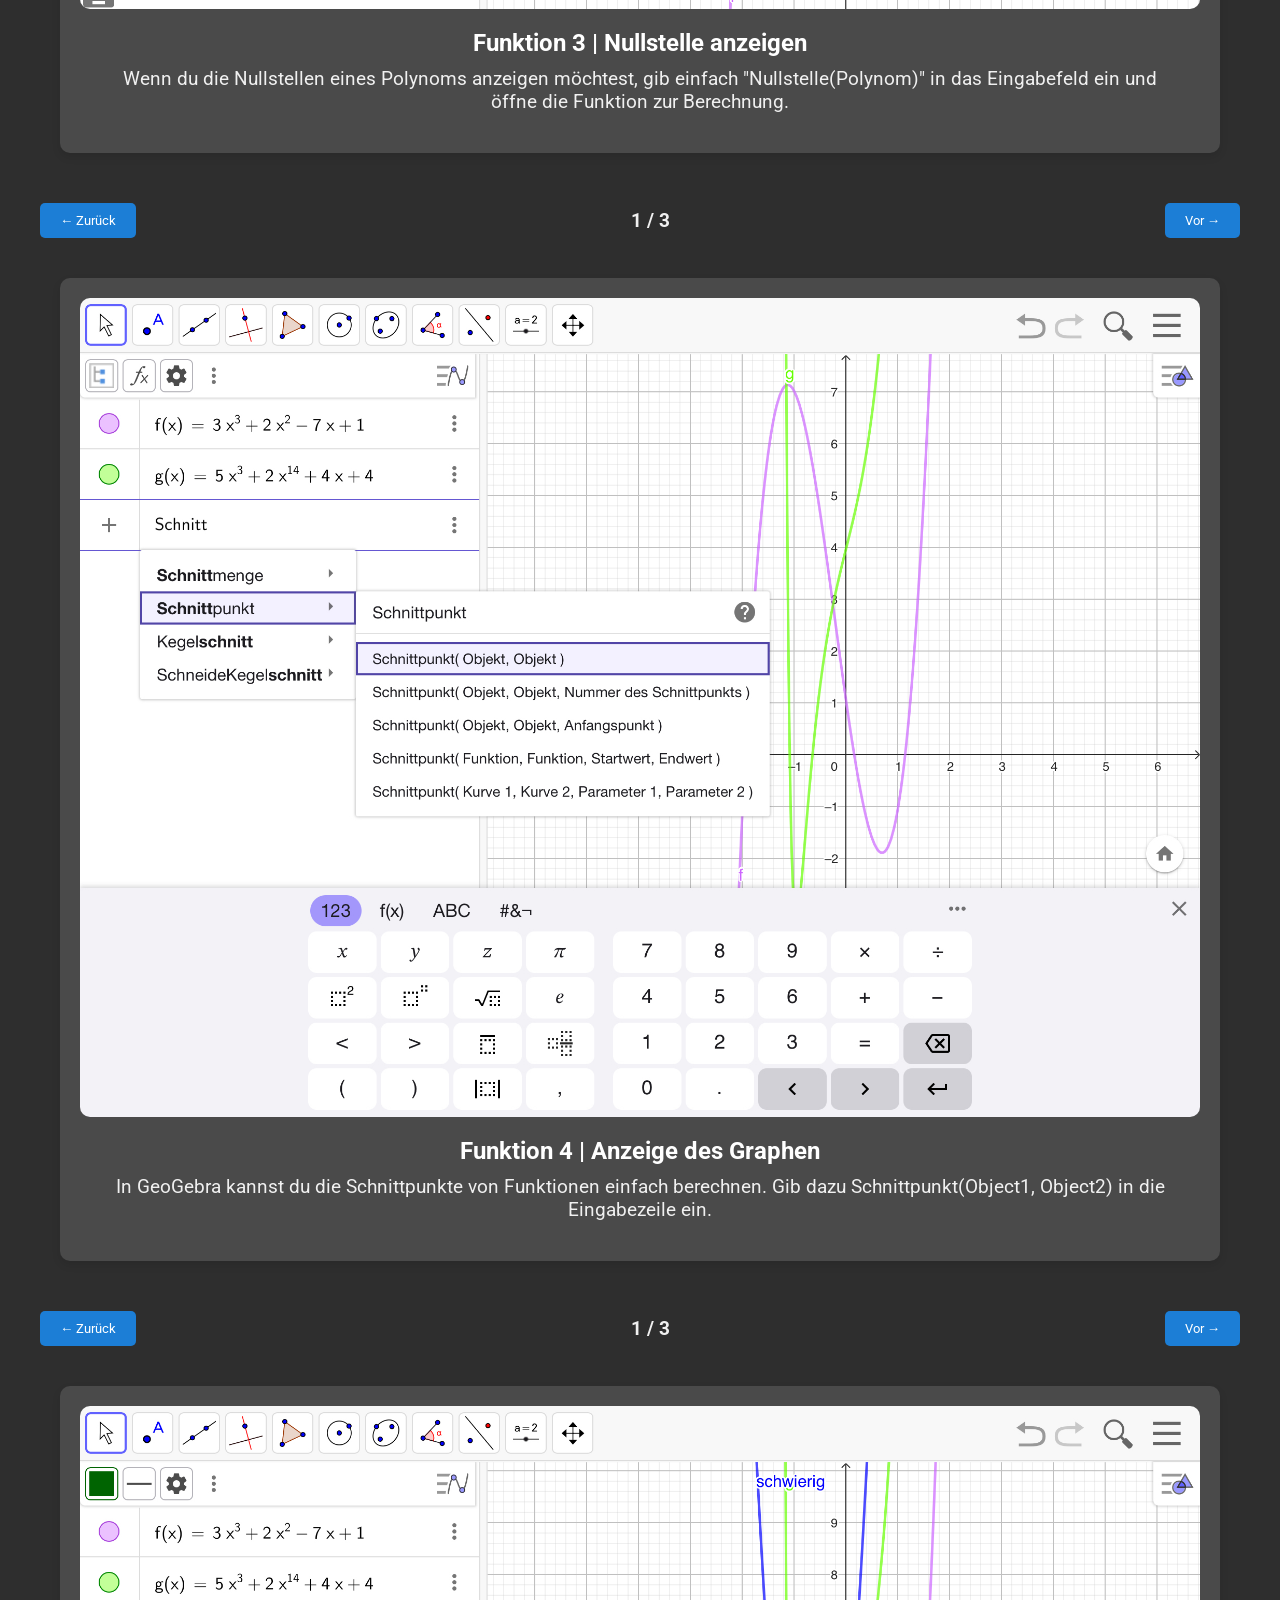
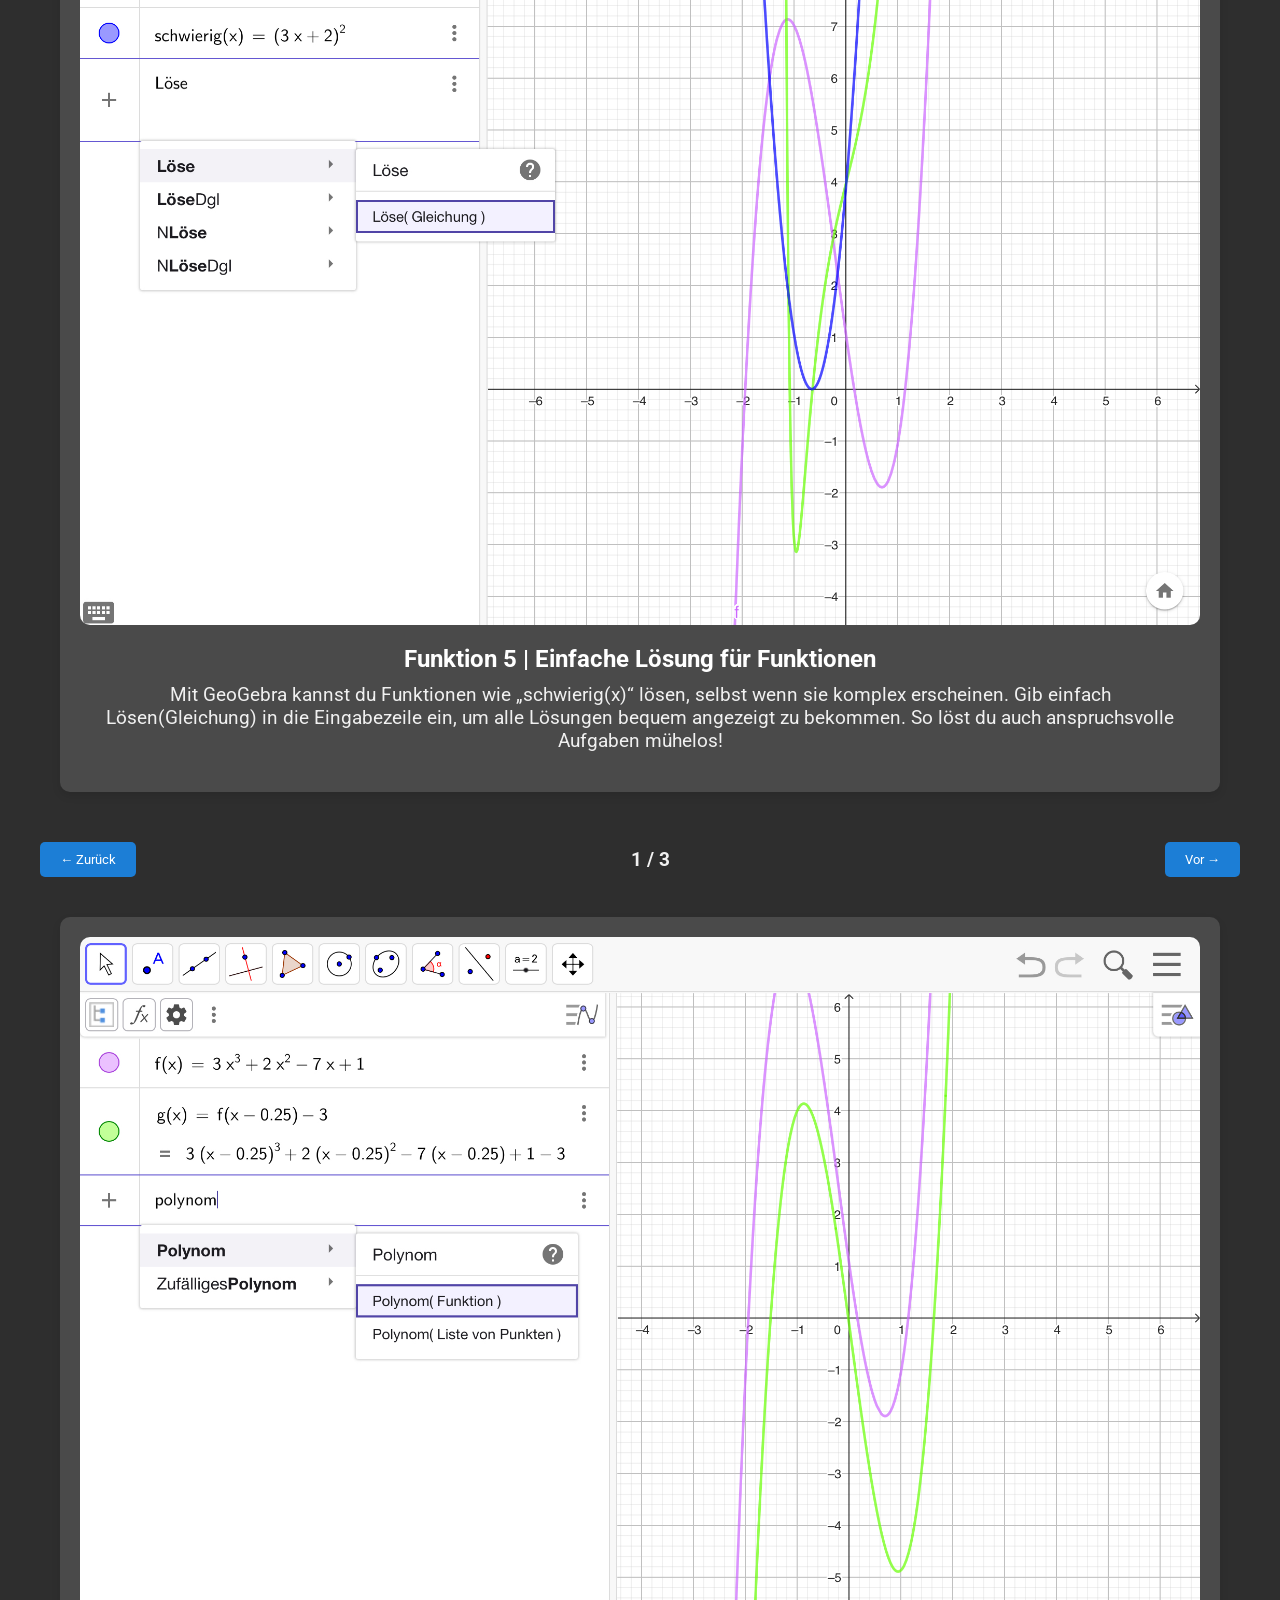
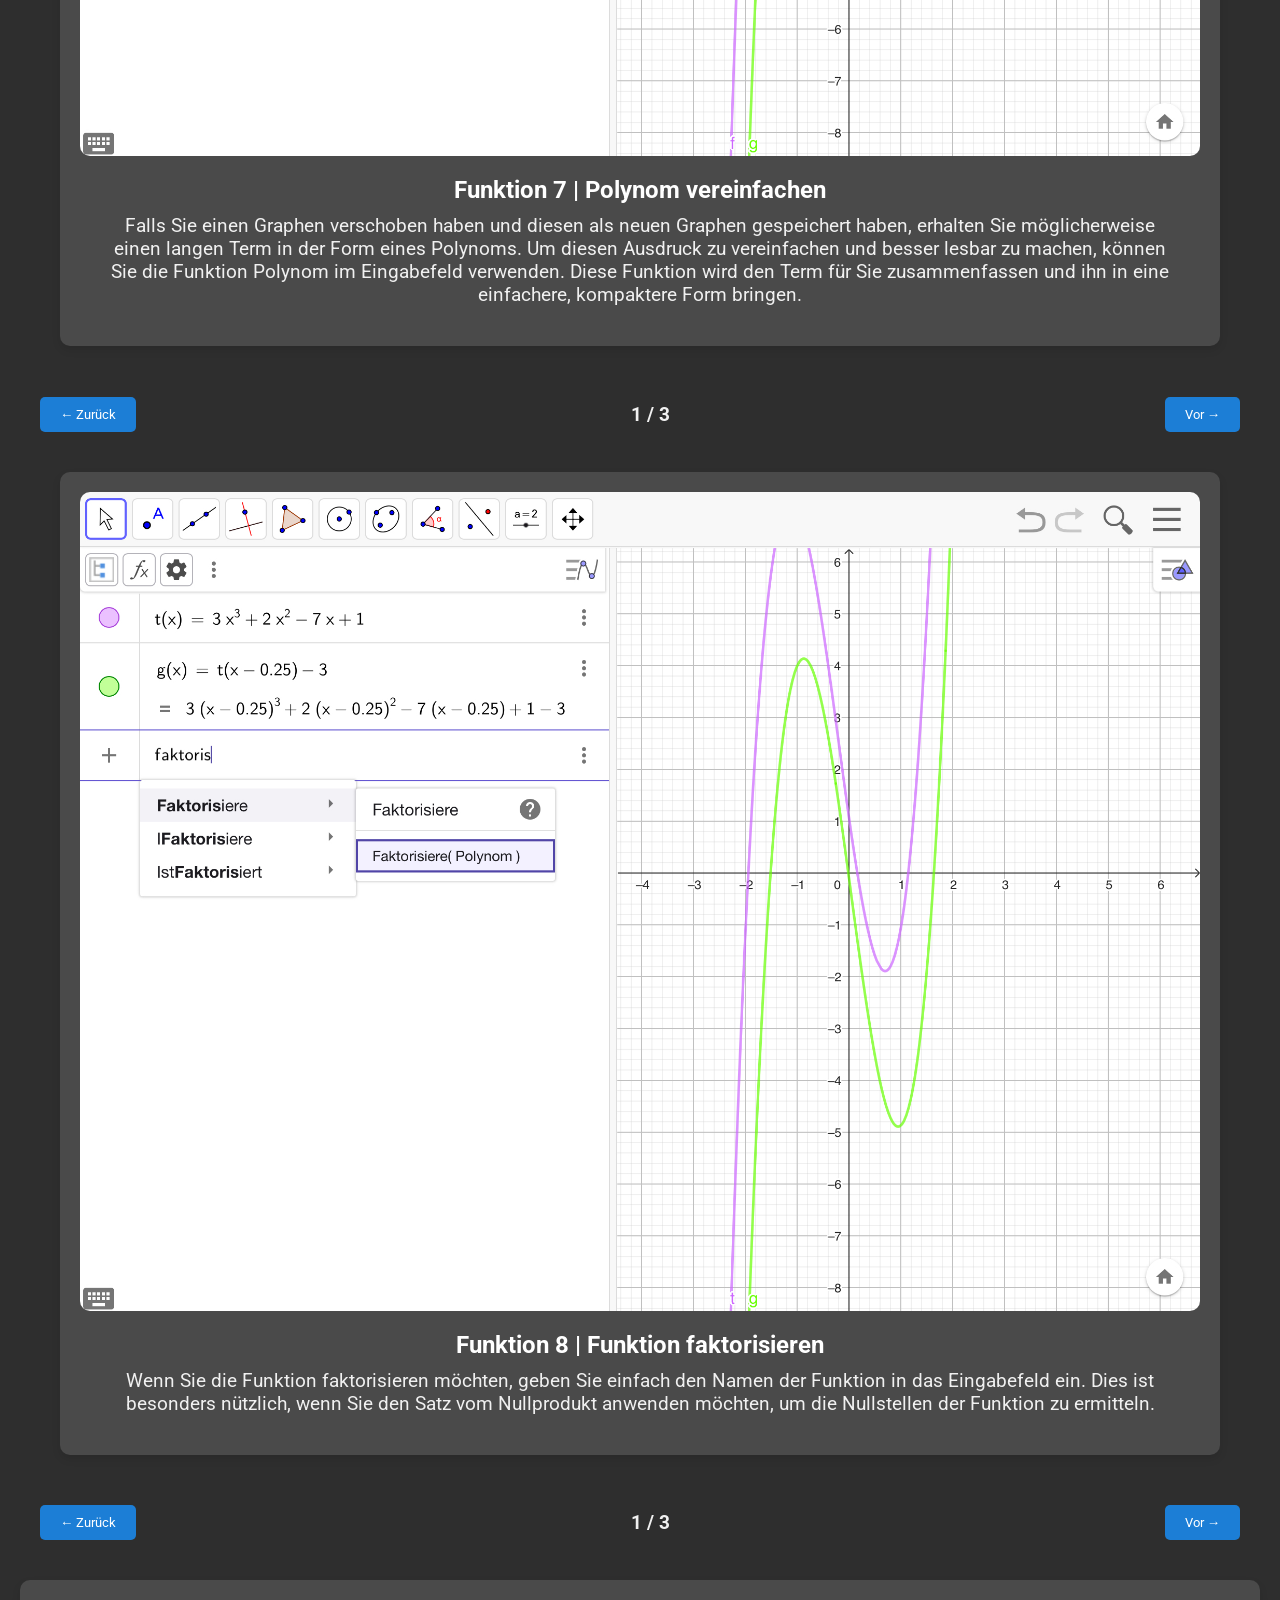
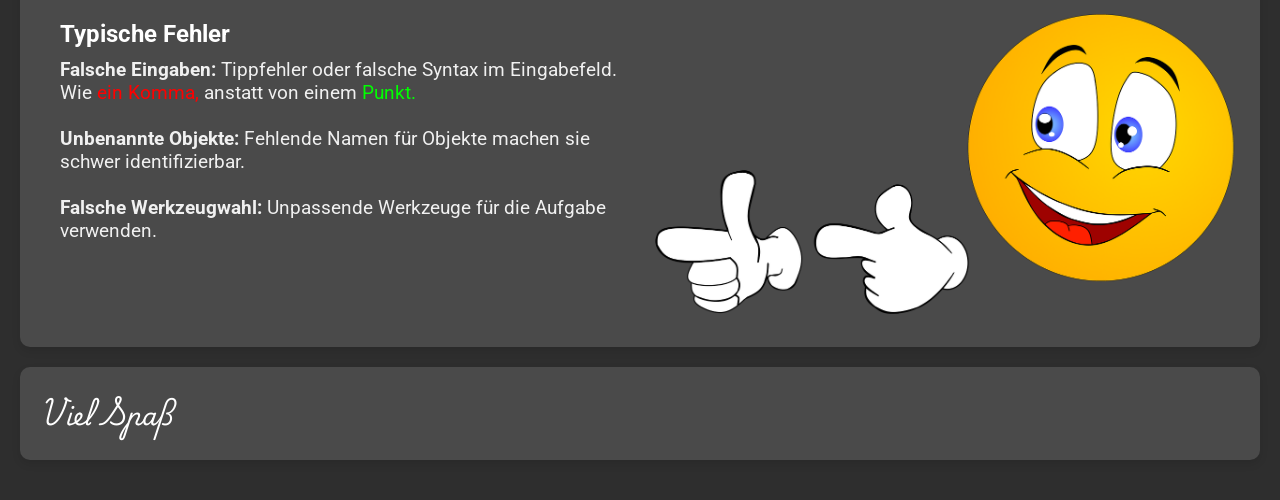
==== commit fbeb82c4: "fertig" ====
--- a/Webseite/index.html
+++ b/Webseite/index.html
@@ -19,7 +19,7 @@
     <header>
       <h1>Taschenrechner Funktionen</h1>
       <div>
-        <img src="img/taunt.png" alt="taunt" loading="lazy" />
+        <img src="img/taunt.png" alt="taunt" loading="lazy" onclick="overlayRules()"/>
       </div>
     </header>
 
@@ -260,17 +260,11 @@
                       loading="lazy"
                     />
                     <div class="text">
-                      <h2>Funktion 1 | Anzeige des Graphen</h2>
-                      <p>
-                        Sollte eine Funktion im Graphen nicht angezeigt werden
-                        und es keine Fehlermeldung geben, liegt es
-                        möglicherweise daran, dass der
-                        <span style="color: #00ff00; font-weight: 600">
-                          grüne Kreis</span
-                        >
-                        neben der Funktion nicht aktiviert wurde. Klicken Sie
-                        auf diesen Kreis, um die Funktion im Graphen sichtbar zu
-                        machen.
+                      <h2>Funktion 4 | Anzeige des Graphen</h2>
+                      <p>
+                        In GeoGebra kannst du die Schnittpunkte von Funktionen
+                        einfach berechnen. Gib dazu Schnittpunkt(Object1,
+                        Object2) in die Eingabezeile ein.
                       </p>
                     </div>
                   </div>
@@ -279,11 +273,10 @@
                 <div class="slide">
                   <div class="image-text-wrapper reverse">
                     <div class="text">
-                      <h2>Funktion 1 | Fehlermeldungen prüfen</h2>
-                      <p>
-                        Überprüfen Sie die Eingabedaten, falls der Graph nicht
-                        sichtbar ist. Manchmal liegt das Problem an einer
-                        falschen Eingabe oder an einem deaktivierten Graph.
+                      <h2>Funktion 4 | Schnittpunkte finden</h2>
+                      <p>
+                        Gib in GeoGebra Schnittpunkt(f, g) ein, um den
+                        Schnittpunkt der Funktionen f und g zu finden.
                       </p>
                     </div>
                     <img
@@ -304,11 +297,11 @@
                       loading="lazy"
                     />
                     <div class="text">
-                      <h2>Funktion 1 | Weitere Hinweise</h2>
-                      <p>
-                        Nutzen Sie den Hilfe-Bereich von GeoGebra, falls
-                        weiterhin Probleme auftreten. Der grüne Kreis ist ein
-                        Schlüssel zur Sichtbarkeit.
+                      <h2>Funktion 4 | Schnittpunkte anzeigen</h2>
+                      <p>
+                        Nachdem du Schnittpunkt(f, g) eingegeben hast, drücke
+                        Enter. Alle Schnittpunkte der Funktionen f und g werden
+                        dann angezeigt
                       </p>
                     </div>
                   </div>
@@ -334,17 +327,13 @@
                       loading="lazy"
                     />
                     <div class="text">
-                      <h2>Funktion 1 | Anzeige des Graphen</h2>
-                      <p>
-                        Sollte eine Funktion im Graphen nicht angezeigt werden
-                        und es keine Fehlermeldung geben, liegt es
-                        möglicherweise daran, dass der
-                        <span style="color: #00ff00; font-weight: 600">
-                          grüne Kreis</span
-                        >
-                        neben der Funktion nicht aktiviert wurde. Klicken Sie
-                        auf diesen Kreis, um die Funktion im Graphen sichtbar zu
-                        machen.
+                      <h2>Funktion 5 | Einfache Lösung für Funktionen</h2>
+                      <p>
+                        Mit GeoGebra kannst du Funktionen wie „schwierig(x)“
+                        lösen, selbst wenn sie komplex erscheinen. Gib einfach
+                        Lösen(Gleichung) in die Eingabezeile ein, um alle
+                        Lösungen bequem angezeigt zu bekommen. So löst du auch
+                        anspruchsvolle Aufgaben mühelos!
                       </p>
                     </div>
                   </div>
@@ -353,11 +342,11 @@
                 <div class="slide">
                   <div class="image-text-wrapper reverse">
                     <div class="text">
-                      <h2>Funktion 1 | Fehlermeldungen prüfen</h2>
-                      <p>
-                        Überprüfen Sie die Eingabedaten, falls der Graph nicht
-                        sichtbar ist. Manchmal liegt das Problem an einer
-                        falschen Eingabe oder an einem deaktivierten Graph.
+                      <h2>Funktion 5 | Ergebnis runden</h2>
+                      <p>
+                        Hast du deine Lösung erhalten, kannst du diese gerundet
+                        als Dezimalzahl darstellen lassen, indem du auf den lila
+                        Button neben der Lösung klickst.
                       </p>
                     </div>
                     <img
@@ -378,11 +367,10 @@
                       loading="lazy"
                     />
                     <div class="text">
-                      <h2>Funktion 1 | Weitere Hinweise</h2>
-                      <p>
-                        Nutzen Sie den Hilfe-Bereich von GeoGebra, falls
-                        weiterhin Probleme auftreten. Der grüne Kreis ist ein
-                        Schlüssel zur Sichtbarkeit.
+                      <h2>Funktion 5 | Zurück zur Originalanzeige</h2>
+                      <p>
+                        Natürlich kannst du zur ursprünglichen Darstellung
+                        zurückkehren, indem du erneut auf den Button klickst.
                       </p>
                     </div>
                   </div>
@@ -408,17 +396,16 @@
                       loading="lazy"
                     />
                     <div class="text">
-                      <h2>Funktion 1 | Anzeige des Graphen</h2>
-                      <p>
-                        Sollte eine Funktion im Graphen nicht angezeigt werden
-                        und es keine Fehlermeldung geben, liegt es
-                        möglicherweise daran, dass der
-                        <span style="color: #00ff00; font-weight: 600">
-                          grüne Kreis</span
-                        >
-                        neben der Funktion nicht aktiviert wurde. Klicken Sie
-                        auf diesen Kreis, um die Funktion im Graphen sichtbar zu
-                        machen.
+                      <h2>Funktion 7 | Polynom vereinfachen</h2>
+                      <p>
+                        Falls Sie einen Graphen verschoben haben und diesen als
+                        neuen Graphen gespeichert haben, erhalten Sie
+                        möglicherweise einen langen Term in der Form eines
+                        Polynoms. Um diesen Ausdruck zu vereinfachen und besser
+                        lesbar zu machen, können Sie die Funktion Polynom im
+                        Eingabefeld verwenden. Diese Funktion wird den Term für
+                        Sie zusammenfassen und ihn in eine einfachere,
+                        kompaktere Form bringen.
                       </p>
                     </div>
                   </div>
@@ -427,11 +414,10 @@
                 <div class="slide">
                   <div class="image-text-wrapper reverse">
                     <div class="text">
-                      <h2>Funktion 1 | Fehlermeldungen prüfen</h2>
-                      <p>
-                        Überprüfen Sie die Eingabedaten, falls der Graph nicht
-                        sichtbar ist. Manchmal liegt das Problem an einer
-                        falschen Eingabe oder an einem deaktivierten Graph.
+                      <h2>Funktion 7 | Polynom vereinfachen</h2>
+                      <p>
+                        Geben Sie den Namen der Funktion, die Sie vereinfacht
+                        haben möchten, in das Eingabefeld ein.
                       </p>
                     </div>
                     <img
@@ -452,11 +438,13 @@
                       loading="lazy"
                     />
                     <div class="text">
-                      <h2>Funktion 1 | Weitere Hinweise</h2>
-                      <p>
-                        Nutzen Sie den Hilfe-Bereich von GeoGebra, falls
-                        weiterhin Probleme auftreten. Der grüne Kreis ist ein
-                        Schlüssel zur Sichtbarkeit.
+                      <h2>Funktion 7 | Vereinfachter Term</h2>
+                      <p>
+                        Jetzt haben Sie den vereinfachten Term vor sich, der den
+                        ursprünglichen Ausdruck in eine kompaktere und leichter
+                        verständliche Form umwandelt. Dies macht die weitere
+                        Bearbeitung und Analyse des Graphen wesentlich
+                        einfacher.
                       </p>
                     </div>
                   </div>
@@ -482,17 +470,13 @@
                       loading="lazy"
                     />
                     <div class="text">
-                      <h2>Funktion 1 | Anzeige des Graphen</h2>
-                      <p>
-                        Sollte eine Funktion im Graphen nicht angezeigt werden
-                        und es keine Fehlermeldung geben, liegt es
-                        möglicherweise daran, dass der
-                        <span style="color: #00ff00; font-weight: 600">
-                          grüne Kreis</span
-                        >
-                        neben der Funktion nicht aktiviert wurde. Klicken Sie
-                        auf diesen Kreis, um die Funktion im Graphen sichtbar zu
-                        machen.
+                      <h2>Funktion 8 | Funktion faktorisieren</h2>
+                      <p>
+                        Wenn Sie die Funktion faktorisieren möchten, geben Sie
+                        einfach den Namen der Funktion in das Eingabefeld ein.
+                        Dies ist besonders nützlich, wenn Sie den Satz vom
+                        Nullprodukt anwenden möchten, um die Nullstellen der
+                        Funktion zu ermitteln.
                       </p>
                     </div>
                   </div>
@@ -501,11 +485,9 @@
                 <div class="slide">
                   <div class="image-text-wrapper reverse">
                     <div class="text">
-                      <h2>Funktion 1 | Fehlermeldungen prüfen</h2>
-                      <p>
-                        Überprüfen Sie die Eingabedaten, falls der Graph nicht
-                        sichtbar ist. Manchmal liegt das Problem an einer
-                        falschen Eingabe oder an einem deaktivierten Graph.
+                      <h2>Funktion 8 | Funktion faktorisieren</h2>
+                      <p>
+                        Geben Sie den Namen der Funktion ein, die Sie faktorisieren möchten.
                       </p>
                     </div>
                     <img
@@ -526,11 +508,9 @@
                       loading="lazy"
                     />
                     <div class="text">
-                      <h2>Funktion 1 | Weitere Hinweise</h2>
-                      <p>
-                        Nutzen Sie den Hilfe-Bereich von GeoGebra, falls
-                        weiterhin Probleme auftreten. Der grüne Kreis ist ein
-                        Schlüssel zur Sichtbarkeit.
+                      <h2>Funktion 8 | Faktorisierte Form</h2>
+                      <p>
+                        Hier ist nun die faktorisierte Form Ihrer Funktion. Damit können Sie die Nullstellen direkt ablesen
                       </p>
                     </div>
                   </div>
@@ -580,5 +560,71 @@
       <span class="closebtn" onclick="closeOverlay()">&times;</span>
       <img id="overlay-image" class="overlay-image" src="" alt="Vollbild" />
     </div>
+
+    <!-- Secound Overlay for the Operators -->
+    <div id="overlayRules" class="overlayRules">
+      <div class="container">
+        <h1>Operatoren-Erklärungen</h1>
+
+        <div class="operator">
+            <h2>Angabe bzw. Nennung</h2>
+            <p>Für die Angabe bzw. Nennung ist keine Begründung notwendig.</p>
+        </div>
+
+        <div class="operator">
+            <h2>Entscheiden</h2>
+            <p>Für die Entscheidung ist keine Begründung notwendig.</p>
+        </div>
+
+        <div class="operator">
+            <h2>Beurteilen</h2>
+            <p>Das zu fällende Urteil ist zu begründen.</p>
+        </div>
+
+        <div class="operator">
+            <h2>Beschreiben</h2>
+            <p>Bei einer Beschreibung kommt einer sprachlich angemessenen Formulierung und ggf. einer korrekten Verwendung der Fachsprache besondere Bedeutung zu. Eine Begründung für die Beschreibung ist nicht notwendig.</p>
+        </div>
+
+        <div class="operator">
+            <h2>Erläutern</h2>
+            <p>Die Erläuterung liefert Informationen, mithilfe derer sich z. B. das Zustandekommen einer grafischen Darstellung oder ein mathematisches Vorgehen nachvollziehen lassen.</p>
+        </div>
+
+        <div class="operator">
+            <h2>Deuten, Interpretieren</h2>
+            <p>Die Deutung bzw. Interpretation stellt einen Zusammenhang her z. B. zwischen einer grafischen Darstellung, einem Term oder dem Ergebnis einer Rechnung und einem vorgegebenen Sachzusammenhang.</p>
+        </div>
+
+        <div class="operator">
+            <h2>Begründen, Nachweisen, Zeigen</h2>
+            <p>Aussagen oder Sachverhalte sind durch logisches Schließen zu bestätigen. Die Art des Vorgehens kann – sofern nicht durch einen Zusatz anders angegeben – frei gewählt werden (z. B. Anwenden rechnerischer oder grafischer Verfahren). Das Vorgehen ist darzustellen.</p>
+        </div>
+
+        <div class="operator">
+            <h2>Berechnen</h2>
+            <p>Die Berechnung ist ausgehend von einem Ansatz darzustellen.</p>
+        </div>
+
+        <div class="operator">
+            <h2>Bestimmen, Ermitteln</h2>
+            <p>Die Art des Vorgehens kann – sofern nicht durch einen Zusatz anders angegeben – frei gewählt werden (z. B. Anwenden rechnerischer oder grafischer Verfahren). Das Vorgehen ist darzustellen.</p>
+        </div>
+
+        <div class="operator">
+            <h2>Untersuchen</h2>
+            <p>Die Art des Vorgehens kann – sofern nicht durch einen Zusatz anders angegeben – frei gewählt werden (z. B. Anwenden rechnerischer oder grafischer Verfahren). Das Vorgehen ist darzustellen.</p>
+        </div>
+
+        <div class="operator">
+            <h2>Grafisch darstellen, Zeichnen</h2>
+            <p>Die grafische Darstellung bzw. Zeichnung ist möglichst genau anzufertigen.</p>
+        </div>
+
+        <div class="operator">
+            <h2>Skizzieren</h2>
+            <p>Die Skizze ist so anzufertigen, dass sie das im betrachteten Zusammenhang Wesentliche grafisch beschreibt.</p>
+        </div>
+</div>
   </body>
 </html>
--- a/Webseite/style.css
+++ b/Webseite/style.css
@@ -267,4 +267,96 @@
   -webkit-background-clip: text; /* For Safari */
   background-clip: text;
   color: transparent;  /* Makes the text transparent so the background shows through */
-}+}
+
+
+
+
+
+
+
+
+
+
+
+/* Overlay Style */
+#overlayRules {
+  position: fixed; /* Overlay bleibt auf dem Bildschirm */
+  top: 70px; /* Startet 70px von oben */
+  left: 0;
+  width: 100%;
+  height: calc(100% - 70px); /* Höhe des Overlays nimmt den Rest des Bildschirms abzüglich 70px ein */
+  background-color: rgba(0, 0, 0, 0.7); /* Halbdurchsichtiger Hintergrund */
+  display: none; /* Overlay ist standardmäßig nicht sichtbar */
+  opacity: 0;
+  justify-content: center; /* Horizontale Zentrierung */
+  align-items: flex-start; /* Vertikale Zentrierung ab 70px, flex-start sorgt dafür, dass der Inhalt oben beginnt */
+  z-index: 1000; /* Overlay wird über anderem Inhalt angezeigt */
+  overflow: auto; /* Aktiviert das Scrollen, wenn der Inhalt zu groß ist */
+  transition: opacity 0.5s ease; /* Fade-In/Out-Effekt */
+  display: flex; /* Flexbox, um den Inhalt zu zentrieren */
+}
+
+/* Container innerhalb des Overlays */
+.container {
+  
+  width: 100%; /* Breite auf 90% des Overlays setzen, damit es auch bei kleinen Bildschirmgrößen Platz hat */
+  margin: 0 auto; /* Automatische horizontale Ausrichtung */
+  padding: 20px;
+  background-color:  rgba(173, 216, 230, 0.8);
+  border-radius: 8px;
+  box-shadow: 0 4px 8px rgba(0, 0, 0, 0.1); /* Leichter Schatten */
+  color: #333; /* Textfarbe */
+  overflow-y: auto; /* Vertikales Scrollen aktivieren, wenn der Inhalt zu groß ist */
+  height: calc(108% - 70px); /* Maximale Höhe des Containers soll den restlichen Platz einnehmen */
+}
+
+/* Styling für die einzelnen Operatoren */
+.operator {
+  margin: 15px 0;
+  padding: 15px;
+  border-radius: 8px;
+  background-color: rgba(255, 255, 255, 0.9); /* Leicht transparenter Hintergrund für die Operatoren */
+  box-shadow: 0 4px 8px rgba(0, 0, 0, 0.1);
+}
+
+/* Operator Überschrift */
+.operator h2 {
+  color: #007bff; /* Blaue Farbe für Überschriften */
+}
+
+/* Operator Text */
+.operator p {
+  color: #333; /* Dunkelgraue Farbe für den Text */
+  line-height: 1.6; /* Zeilenhöhe für bessere Lesbarkeit */
+}
+
+.operator:nth-child(even) {
+  background-color: #e9f7ff;
+}
+
+.operator:nth-child(odd) {
+  background-color: #f9f9f9;
+}
+
+/* Responsives Design für kleinere Bildschirme */
+@media (max-width: 768px) {
+  .operator {
+    margin: 10px 0;
+    padding: 10px;
+  }
+
+  h1 {
+    font-size: 24px;
+  }
+}
+
+@media (max-width: 480px) {
+  .operator h2 {
+    font-size: 18px;
+  }
+
+  .operator p {
+    font-size: 14px;
+  }
+}
